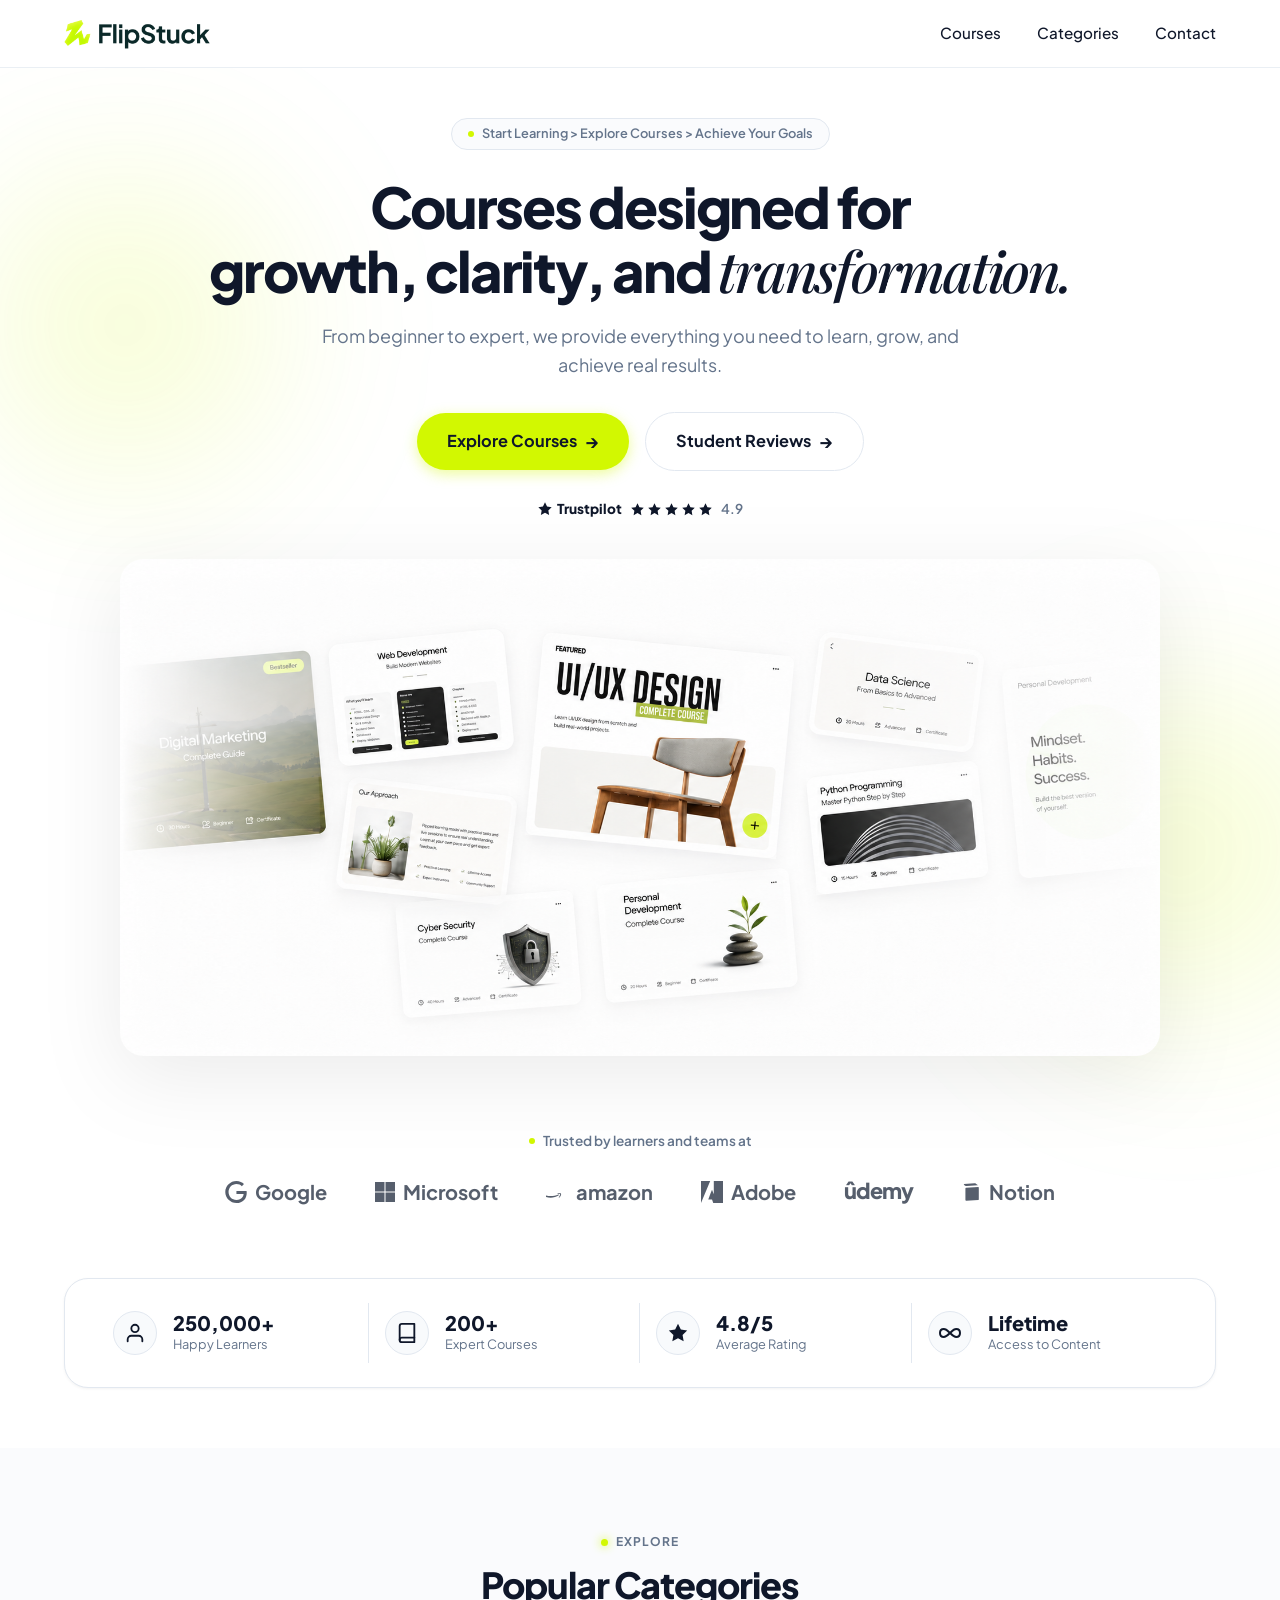
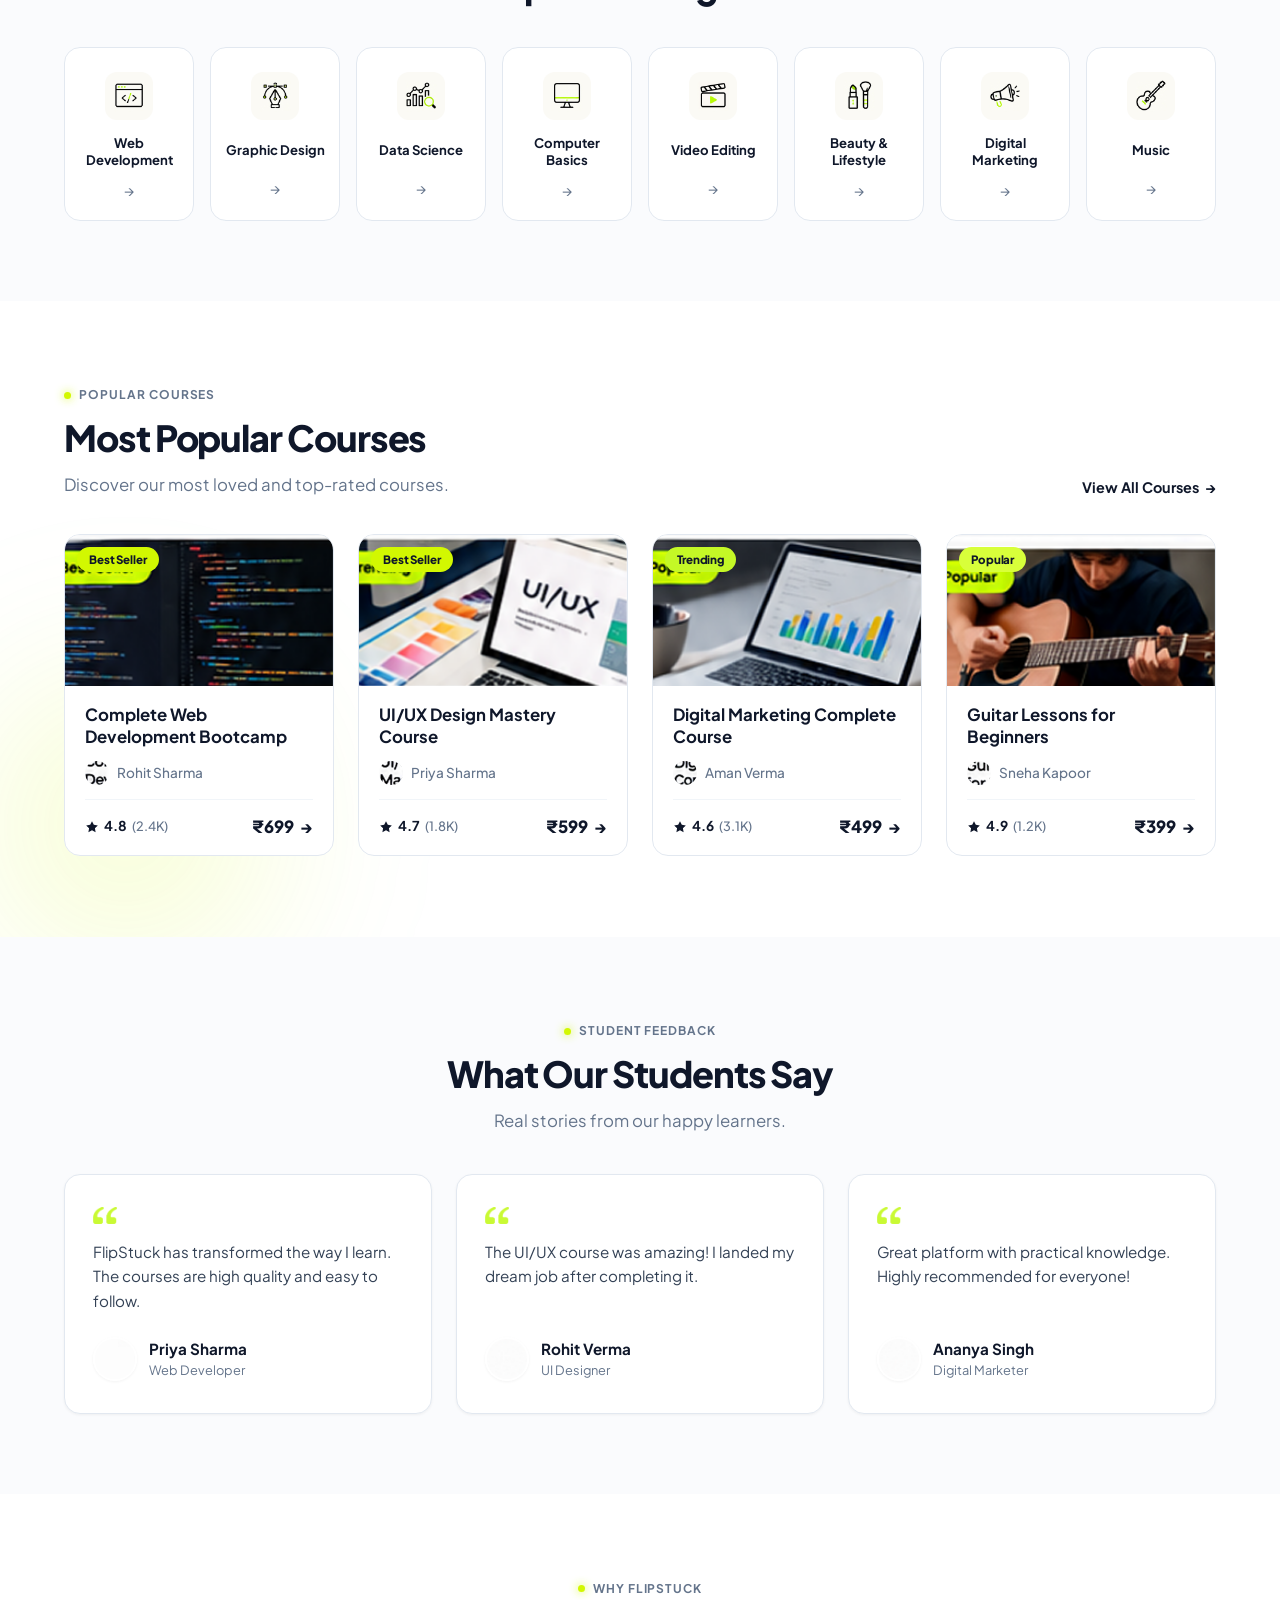
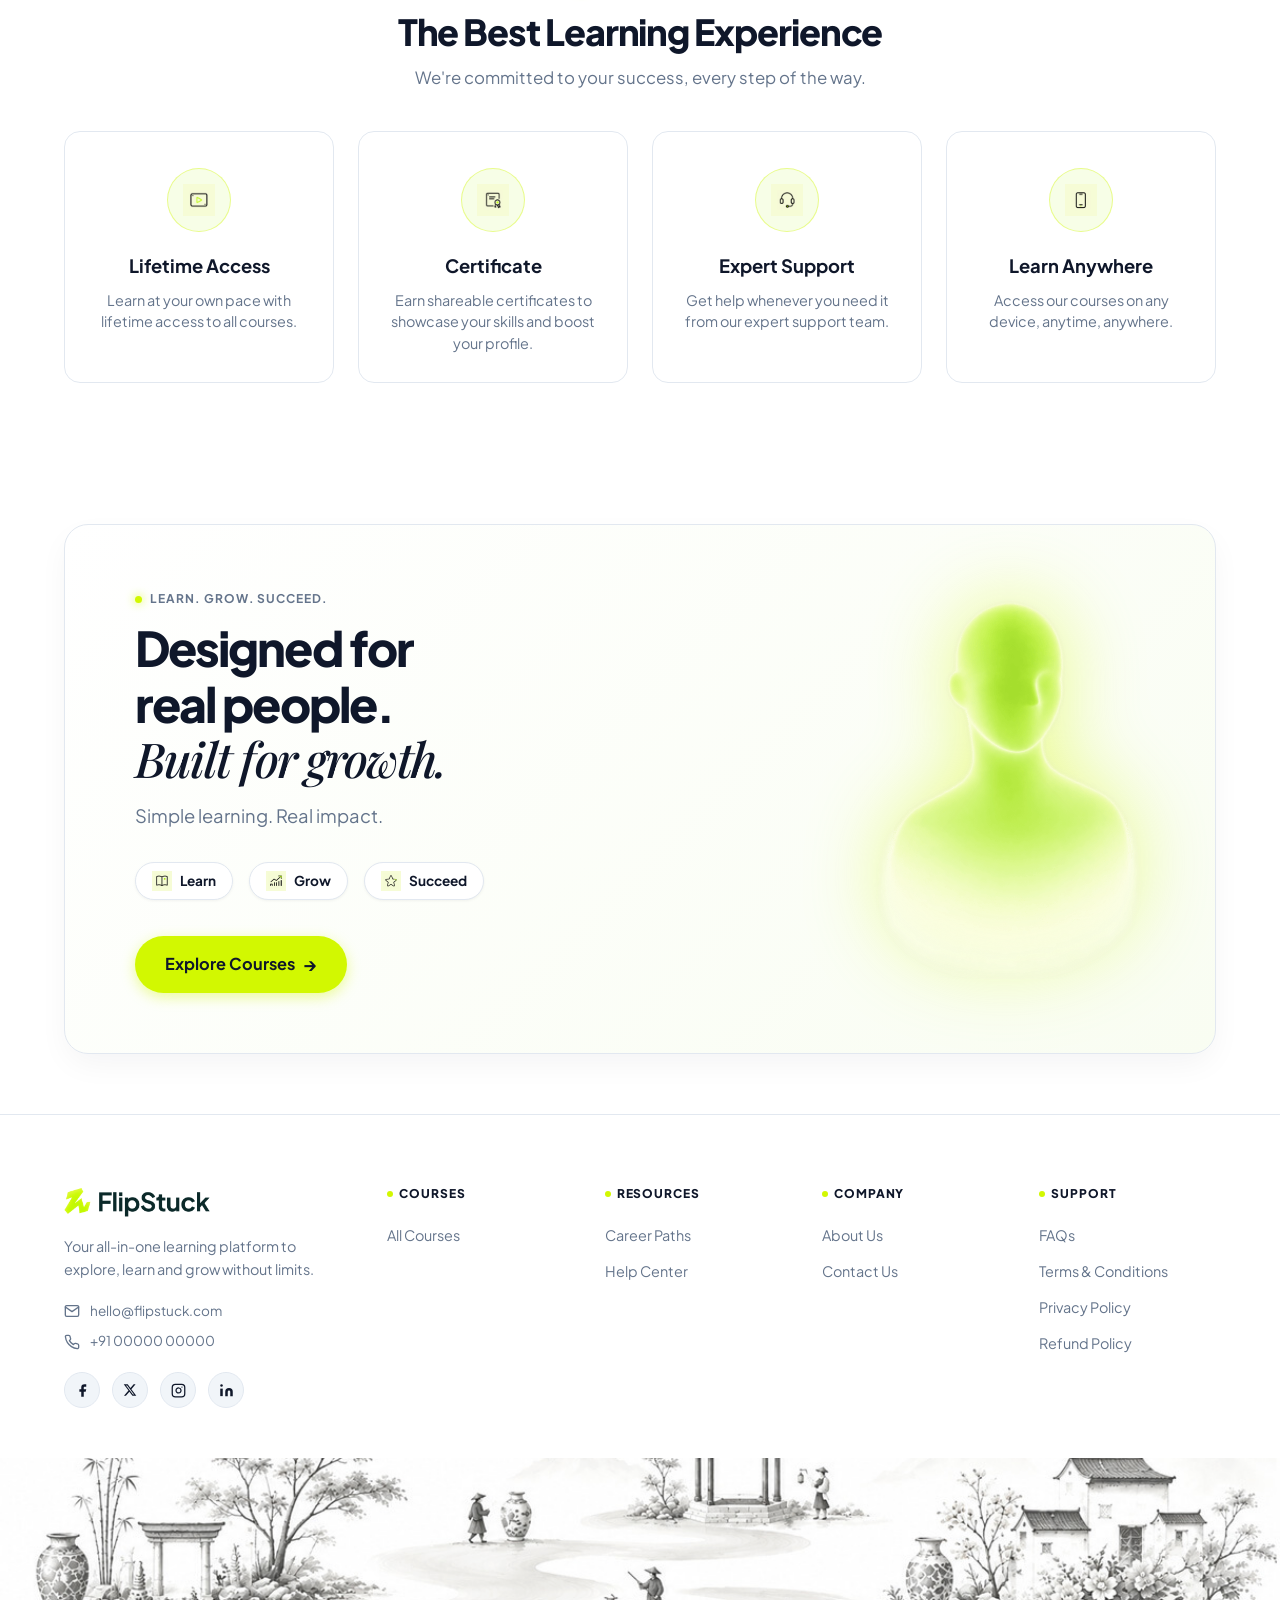
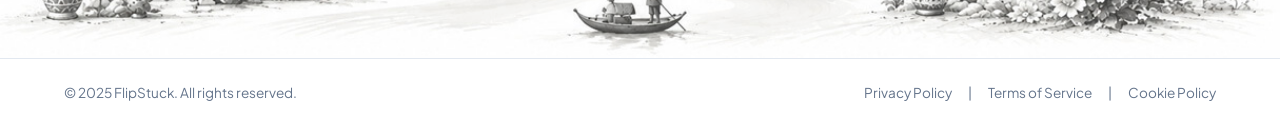
==== index.html @ e76a4a12 "feat(home): implement home page structure and sections" ====
<!DOCTYPE html>
<html lang="en">
<head>
  <meta charset="UTF-8">
  <meta name="viewport" content="width=device-width, initial-scale=1.0">
  <title>FlipStuck - Courses Designed for Growth, Clarity, and Transformation</title>
  <meta name="description" content="From beginner to expert, FlipStuck provides everything you need to learn, grow, and achieve real results with top-rated courses.">
  <link rel="stylesheet" href="css/styles.css">
</head>
<body>

  <!-- Ambient Glows (Strictly Viewport-Clipped) -->
  <div class="ambient-glows" aria-hidden="true">
    <div class="glow-spot glow-spot-lime" style="top: 100px; left: -100px; width: 450px; height: 450px;"></div>
    <div class="glow-spot glow-spot-lime" style="top: 600px; right: -150px; width: 500px; height: 500px;"></div>
    <div class="glow-spot glow-spot-lime" style="top: 2200px; left: -100px; width: 450px; height: 450px;"></div>
  </div>

  <!-- Header / Navigation -->
  <header class="header">
    <div class="container nav-container">
      <a href="index.html" class="logo-link" aria-label="FlipStuck Home">
        <img src="Assets/logo-flip.svg" alt="FlipStuck" class="logo-img">
      </a>

      <!-- Pure CSS Mobile Toggle -->
      <input type="checkbox" id="nav-toggle" aria-hidden="true">
      <label for="nav-toggle" class="nav-toggle-label" aria-label="Toggle navigation menu">
        <span></span>
        <span></span>
        <span></span>
      </label>

      <nav class="nav-menu">
        <a href="courses.html" class="nav-link">Courses</a>
        <a href="#categories" class="nav-link">Categories</a>
        <a href="#contact" class="nav-link">Contact</a>
      </nav>
    </div>
  </header>

  <!-- Hero Section -->
  <section class="hero">
    <div class="container">
      <div class="hero-pill">
        <span class="hero-pill-dot"></span>
        <span>Start Learning &gt; Explore Courses &gt; Achieve Your Goals</span>
      </div>

      <h1 class="hero-title">
        Courses designed for<br>
        growth, clarity, and <span class="italic-serif">transformation.</span>
      </h1>

      <p class="hero-subtitle">
        From beginner to expert, we provide everything you need to learn, grow, and achieve real results.
      </p>

      <div class="hero-actions">
        <a href="courses.html" class="btn btn-primary btn-lg">
          Explore Courses <span class="arrow-icon">→</span>
        </a>
        <a href="#reviews" class="btn btn-outline btn-lg">
          Student Reviews <span class="arrow-icon">→</span>
        </a>
      </div>

      <div class="hero-social-proof">
        <span style="font-weight: 800; color: #0f172a; display: flex; align-items: center; gap: 4px;">
          <svg width="16" height="16" viewBox="0 0 24 24" fill="#0f172a"><polygon points="12 2 15.09 8.26 22 9.27 17 14.14 18.18 21.02 12 17.77 5.82 21.02 7 14.14 2 9.27 8.91 8.26 12 2"/></svg>
          Trustpilot
        </span>
        <span class="trustpilot-stars">
          <svg width="15" height="15" viewBox="0 0 24 24" fill="#0f172a"><polygon points="12 2 15.09 8.26 22 9.27 17 14.14 18.18 21.02 12 17.77 5.82 21.02 7 14.14 2 9.27 8.91 8.26 12 2"/></svg>
          <svg width="15" height="15" viewBox="0 0 24 24" fill="#0f172a"><polygon points="12 2 15.09 8.26 22 9.27 17 14.14 18.18 21.02 12 17.77 5.82 21.02 7 14.14 2 9.27 8.91 8.26 12 2"/></svg>
          <svg width="15" height="15" viewBox="0 0 24 24" fill="#0f172a"><polygon points="12 2 15.09 8.26 22 9.27 17 14.14 18.18 21.02 12 17.77 5.82 21.02 7 14.14 2 9.27 8.91 8.26 12 2"/></svg>
          <svg width="15" height="15" viewBox="0 0 24 24" fill="#0f172a"><polygon points="12 2 15.09 8.26 22 9.27 17 14.14 18.18 21.02 12 17.77 5.82 21.02 7 14.14 2 9.27 8.91 8.26 12 2"/></svg>
          <svg width="15" height="15" viewBox="0 0 24 24" fill="#0f172a"><polygon points="12 2 15.09 8.26 22 9.27 17 14.14 18.18 21.02 12 17.77 5.82 21.02 7 14.14 2 9.27 8.91 8.26 12 2"/></svg>
        </span>
        <span style="color: #64748b;">4.9</span>
      </div>

      <div class="hero-image-wrap">
        <img src="Assets/hero-image.png" alt="FlipStuck Course Showcase" class="hero-image">
      </div>
    </div>
  </section>

  <!-- Trusted By Bar -->
  <section class="trusted-bar">
    <div class="container">
      <div class="trusted-label">Trusted by learners and teams at</div>
      <div class="logos-grid">
        <div class="brand-logo">
          <svg width="22" height="22" viewBox="0 0 24 24" fill="currentColor"><path d="M12.48 10.92v3.28h7.84c-.24 1.84-.853 3.187-1.787 4.133-1.147 1.147-2.933 2.4-6.053 2.4-4.827 0-8.6-3.893-8.6-8.72s3.773-8.72 8.6-8.72c2.6 0 4.507 1.027 5.907 2.347l2.307-2.307C18.747 1.44 16.08 0 12.48 0 5.867 0 .307 5.387.307 12s5.56 12 12.173 12c3.573 0 6.267-1.173 8.373-3.36 2.16-2.16 2.84-5.213 2.84-7.667 0-.76-.053-1.467-.173-2.053H12.48z"/></svg>
          Google
        </div>
        <div class="brand-logo">
          <svg width="20" height="20" viewBox="0 0 24 24" fill="currentColor"><path d="M0 0h11.377v11.372H0zm12.623 0H24v11.372H12.623zM0 12.623h11.377V24H0zm12.623 0H24V24H12.623z"/></svg>
          Microsoft
        </div>
        <div class="brand-logo">
          <svg width="22" height="22" viewBox="0 0 24 24" fill="currentColor"><path d="M13.925 15.65c-2.35 1.7-5.75 2.6-8.75 2.6-4.15 0-7.9-1.55-10.75-4.15-.25-.2-.05-.55.25-.4 3.05 1.7 6.75 2.7 10.5 2.7 2.65 0 5.6-.55 8.3-1.7.45-.2.85.3.45.95zm1.5-1.5c-.3-.4-1.95-.2-2.7-.1-.25.05-.3-.15-.05-.3 1.35-.9 3.55-.65 3.8.35.25 1.05-1.05 3.35-2.4 4.3-.2.15-.35.05-.25-.15.45-.75 1.9-3.7 1.6-4.1z"/></svg>
          amazon
        </div>
        <div class="brand-logo">
          <svg width="22" height="22" viewBox="0 0 24 24" fill="currentColor"><path d="M13.96 0H24v24H13.96V0zM0 0h10.04L0 24V0zm12.02 9.54L17.7 24h-4.32l-1.36-3.8h-4.1l2.42-6.52c.62-1.68 1.18-3.08 1.68-4.14z"/></svg>
          Adobe
        </div>
        <div class="brand-logo">
          <span style="font-weight: 800; font-size: 1.35rem; letter-spacing: -1px;">ûdemy</span>
        </div>
        <div class="brand-logo">
          <svg width="20" height="20" viewBox="0 0 24 24" fill="currentColor"><path d="M4.459 4.208c.746.606 1.026.56 2.428.466l13.215-.793c.28 0 .047-.28-.047-.326L17.86 1.97c-.466-.373-.84-.56-1.54-.514L3.62 2.39c-.28 0-.327.28-.187.466zm.84 3.733v13.53c0 .653.373.98.98 1.026l14.288-.84c.653-.046.793-.513.793-1.026V6.915c0-.56-.233-.84-.793-.793l-14.475.84c-.56.047-.793.374-.793.98z"/></svg>
          Notion
        </div>
      </div>
    </div>
  </section>

  <!-- Stats Strip -->
  <section class="stats-strip">
    <div class="container">
      <div class="stats-card-wrap">
        <div class="stat-item">
          <div class="stat-icon-wrap" aria-hidden="true">
            <svg width="22" height="22" viewBox="0 0 24 24" fill="none" stroke="#0f172a" stroke-width="2" stroke-linecap="round" stroke-linejoin="round">
              <path d="M20 21v-2a4 4 0 0 0-4-4H8a4 4 0 0 0-4 4v2"></path>
              <circle cx="12" cy="7" r="4"></circle>
            </svg>
          </div>
          <div>
            <div class="stat-number">250,000+</div>
            <div class="stat-label">Happy Learners</div>
          </div>
        </div>

        <div class="stat-item">
          <div class="stat-icon-wrap" aria-hidden="true">
            <svg width="22" height="22" viewBox="0 0 24 24" fill="none" stroke="#0f172a" stroke-width="2" stroke-linecap="round" stroke-linejoin="round">
              <path d="M4 19.5A2.5 2.5 0 0 1 6.5 17H20"></path>
              <path d="M6.5 2H20v20H6.5A2.5 2.5 0 0 1 4 19.5v-15A2.5 2.5 0 0 1 6.5 2z"></path>
            </svg>
          </div>
          <div>
            <div class="stat-number">200+</div>
            <div class="stat-label">Expert Courses</div>
          </div>
        </div>

        <div class="stat-item">
          <div class="stat-icon-wrap" aria-hidden="true">
            <svg width="22" height="22" viewBox="0 0 24 24" fill="#0f172a">
              <polygon points="12 2 15.09 8.26 22 9.27 17 14.14 18.18 21.02 12 17.77 5.82 21.02 7 14.14 2 9.27 8.91 8.26 12 2"/>
            </svg>
          </div>
          <div>
            <div class="stat-number">4.8/5</div>
            <div class="stat-label">Average Rating</div>
          </div>
        </div>

        <div class="stat-item">
          <div class="stat-icon-wrap" aria-hidden="true">
            <svg width="24" height="24" viewBox="0 0 24 24" fill="none" stroke="#0f172a" stroke-width="2" stroke-linecap="round" stroke-linejoin="round">
              <path d="M18.178 8c5.096 0 5.096 8 0 8-2.656 0-4.66-2.584-6.178-4-1.518 1.416-3.522 4-6.178 4-5.096 0-5.096-8 0-8 2.656 0 4.66 2.584 6.178 4 1.518-1.416 3.522-4 6.178-4z"></path>
            </svg>
          </div>
          <div>
            <div class="stat-number">Lifetime</div>
            <div class="stat-label">Access to Content</div>
          </div>
        </div>
      </div>
    </div>
  </section>

  <!-- Popular Categories Section -->
  <section class="section section-subtle" id="categories">
    <div class="container">
      <div class="text-center">
        <div class="section-tag">Explore</div>
        <h2 class="section-title">Popular Categories</h2>
      </div>

      <div class="categories-grid">
        <a href="courses.html?cat=web" class="category-card">
          <img src="Assets/web-icon.jpg" alt="Web Development" class="category-icon">
          <div class="category-name">Web Development</div>
          <div class="category-arrow">→</div>
        </a>

        <a href="courses.html?cat=design" class="category-card">
          <img src="Assets/design-icon.jpg" alt="Graphic Design" class="category-icon">
          <div class="category-name">Graphic Design</div>
          <div class="category-arrow">→</div>
        </a>

        <a href="courses.html?cat=data" class="category-card">
          <img src="Assets/datasc-icon.jpg" alt="Data Science" class="category-icon">
          <div class="category-name">Data Science</div>
          <div class="category-arrow">→</div>
        </a>

        <a href="courses.html?cat=computer" class="category-card">
          <img src="Assets/computer-icon.jpg" alt="Computer Basics" class="category-icon">
          <div class="category-name">Computer Basics</div>
          <div class="category-arrow">→</div>
        </a>

        <a href="courses.html?cat=video" class="category-card">
          <img src="Assets/video-icon.jpg" alt="Video Editing" class="category-icon">
          <div class="category-name">Video Editing</div>
          <div class="category-arrow">→</div>
        </a>

        <a href="courses.html?cat=lifestyle" class="category-card">
          <img src="Assets/lifestyle-icon.jpg" alt="Beauty & Lifestyle" class="category-icon">
          <div class="category-name">Beauty &amp; Lifestyle</div>
          <div class="category-arrow">→</div>
        </a>

        <a href="courses.html?cat=marketing" class="category-card">
          <img src="Assets/market-icon.jpg" alt="Digital Marketing" class="category-icon">
          <div class="category-name">Digital Marketing</div>
          <div class="category-arrow">→</div>
        </a>

        <a href="courses.html?cat=music" class="category-card">
          <img src="Assets/music-icon.jpg" alt="Music" class="category-icon">
          <div class="category-name">Music</div>
          <div class="category-arrow">→</div>
        </a>
      </div>
    </div>
  </section>

  <!-- Most Popular Courses Section -->
  <section class="section">
    <div class="container">
      <div class="section-header-flex">
        <div>
          <div class="section-tag">Popular Courses</div>
          <h2 class="section-title">Most Popular Courses</h2>
          <p class="section-subtitle" style="margin-left: 0;">Discover our most loved and top-rated courses.</p>
        </div>
        <a href="courses.html" class="link-with-arrow">
          View All Courses <span>→</span>
        </a>
      </div>

      <div class="courses-grid">
        <!-- Course 1 -->
        <a href="courses.html" class="course-card">
          <div class="course-thumb-wrap">
            <span class="badge-tag badge-bestseller">Best Seller</span>
            <img src="Assets/courses/course-web-dev.png" alt="Complete Web Development Bootcamp" class="course-thumb">
          </div>
          <div class="course-body">
            <h3 class="course-title">Complete Web Development Bootcamp</h3>
            <div class="course-instructor">
              <img src="Assets/avatars/avatar-rohit.png" alt="Rohit Sharma" class="instructor-avatar">
              <span class="instructor-name">Rohit Sharma</span>
            </div>
            <div class="course-footer">
              <div class="course-rating">
                <svg width="14" height="14" viewBox="0 0 24 24" fill="#0f172a"><polygon points="12 2 15.09 8.26 22 9.27 17 14.14 18.18 21.02 12 17.77 5.82 21.02 7 14.14 2 9.27 8.91 8.26 12 2"/></svg>
                <span>4.8</span>
                <span class="rating-count">(2.4K)</span>
              </div>
              <div class="course-price-wrap">
                <span>₹699</span>
                <span class="course-price-arrow">→</span>
              </div>
            </div>
          </div>
        </a>

        <!-- Course 2 -->
        <a href="courses.html" class="course-card">
          <div class="course-thumb-wrap">
            <span class="badge-tag badge-bestseller">Best Seller</span>
            <img src="Assets/courses/course-ui-ux.png" alt="UI/UX Design Mastery Course" class="course-thumb">
          </div>
          <div class="course-body">
            <h3 class="course-title">UI/UX Design Mastery Course</h3>
            <div class="course-instructor">
              <img src="Assets/avatars/avatar-priya.png" alt="Priya Sharma" class="instructor-avatar">
              <span class="instructor-name">Priya Sharma</span>
            </div>
            <div class="course-footer">
              <div class="course-rating">
                <svg width="14" height="14" viewBox="0 0 24 24" fill="#0f172a"><polygon points="12 2 15.09 8.26 22 9.27 17 14.14 18.18 21.02 12 17.77 5.82 21.02 7 14.14 2 9.27 8.91 8.26 12 2"/></svg>
                <span>4.7</span>
                <span class="rating-count">(1.8K)</span>
              </div>
              <div class="course-price-wrap">
                <span>₹599</span>
                <span class="course-price-arrow">→</span>
              </div>
            </div>
          </div>
        </a>

        <!-- Course 3 -->
        <a href="courses.html" class="course-card">
          <div class="course-thumb-wrap">
            <span class="badge-tag badge-trending">Trending</span>
            <img src="Assets/courses/course-digital-marketing.png" alt="Digital Marketing Complete Course" class="course-thumb">
          </div>
          <div class="course-body">
            <h3 class="course-title">Digital Marketing Complete Course</h3>
            <div class="course-instructor">
              <img src="Assets/avatars/avatar-aman.png" alt="Aman Verma" class="instructor-avatar">
              <span class="instructor-name">Aman Verma</span>
            </div>
            <div class="course-footer">
              <div class="course-rating">
                <svg width="14" height="14" viewBox="0 0 24 24" fill="#0f172a"><polygon points="12 2 15.09 8.26 22 9.27 17 14.14 18.18 21.02 12 17.77 5.82 21.02 7 14.14 2 9.27 8.91 8.26 12 2"/></svg>
                <span>4.6</span>
                <span class="rating-count">(3.1K)</span>
              </div>
              <div class="course-price-wrap">
                <span>₹499</span>
                <span class="course-price-arrow">→</span>
              </div>
            </div>
          </div>
        </a>

        <!-- Course 4 -->
        <a href="courses.html" class="course-card">
          <div class="course-thumb-wrap">
            <span class="badge-tag badge-popular">Popular</span>
            <img src="Assets/courses/course-guitar.png" alt="Guitar Lessons for Beginners" class="course-thumb">
          </div>
          <div class="course-body">
            <h3 class="course-title">Guitar Lessons for Beginners</h3>
            <div class="course-instructor">
              <img src="Assets/avatars/avatar-sneha.png" alt="Sneha Kapoor" class="instructor-avatar">
              <span class="instructor-name">Sneha Kapoor</span>
            </div>
            <div class="course-footer">
              <div class="course-rating">
                <svg width="14" height="14" viewBox="0 0 24 24" fill="#0f172a"><polygon points="12 2 15.09 8.26 22 9.27 17 14.14 18.18 21.02 12 17.77 5.82 21.02 7 14.14 2 9.27 8.91 8.26 12 2"/></svg>
                <span>4.9</span>
                <span class="rating-count">(1.2K)</span>
              </div>
              <div class="course-price-wrap">
                <span>₹399</span>
                <span class="course-price-arrow">→</span>
              </div>
            </div>
          </div>
        </a>
      </div>
    </div>
  </section>

  <!-- Student Feedback / Reviews Section -->
  <section class="section section-subtle" id="reviews">
    <div class="container">
      <div class="text-center">
        <div class="section-tag">Student Feedback</div>
        <h2 class="section-title">What Our Students Say</h2>
        <p class="section-subtitle">Real stories from our happy learners.</p>
      </div>

      <div class="testimonials-grid">
        <!-- Review 1 -->
        <div class="testimonial-card">
          <img src="Assets/quote.png" alt="quote" class="testimonial-quote-icon">
          <p class="testimonial-text">
            FlipStuck has transformed the way I learn. The courses are high quality and easy to follow.
          </p>
          <div class="testimonial-author">
            <img src="Assets/avatars/avatar-priya-large.png" alt="Priya Sharma" class="author-avatar">
            <div>
              <div class="author-name">Priya Sharma</div>
              <div class="author-role">Web Developer</div>
            </div>
          </div>
        </div>

        <!-- Review 2 -->
        <div class="testimonial-card">
          <img src="Assets/quote.png" alt="quote" class="testimonial-quote-icon">
          <p class="testimonial-text">
            The UI/UX course was amazing! I landed my dream job after completing it.
          </p>
          <div class="testimonial-author">
            <img src="Assets/avatars/avatar-rohit-large.png" alt="Rohit Verma" class="author-avatar">
            <div>
              <div class="author-name">Rohit Verma</div>
              <div class="author-role">UI Designer</div>
            </div>
          </div>
        </div>

        <!-- Review 3 -->
        <div class="testimonial-card">
          <img src="Assets/quote.png" alt="quote" class="testimonial-quote-icon">
          <p class="testimonial-text">
            Great platform with practical knowledge. Highly recommended for everyone!
          </p>
          <div class="testimonial-author">
            <img src="Assets/avatars/avatar-ananya-large.png" alt="Ananya Singh" class="author-avatar">
            <div>
              <div class="author-name">Ananya Singh</div>
              <div class="author-role">Digital Marketer</div>
            </div>
          </div>
        </div>
      </div>
    </div>
  </section>

  <!-- The Best Learning Experience -->
  <section class="section">
    <div class="container">
      <div class="text-center">
        <div class="section-tag">Why FlipStuck</div>
        <h2 class="section-title">The Best Learning Experience</h2>
        <p class="section-subtitle">We're committed to your success, every step of the way.</p>
      </div>

      <div class="features-grid">
        <!-- Feature 1 -->
        <div class="feature-card">
          <div class="feature-icon-wrap">
            <img src="Assets/lifetime-icon.jpg" alt="Lifetime Access" class="feature-icon-img">
          </div>
          <h3 class="feature-title">Lifetime Access</h3>
          <p class="feature-desc">Learn at your own pace with lifetime access to all courses.</p>
        </div>

        <!-- Feature 2 -->
        <div class="feature-card">
          <div class="feature-icon-wrap">
            <img src="Assets/certificate-icon.jpg" alt="Certificate" class="feature-icon-img">
          </div>
          <h3 class="feature-title">Certificate</h3>
          <p class="feature-desc">Earn shareable certificates to showcase your skills and boost your profile.</p>
        </div>

        <!-- Feature 3 -->
        <div class="feature-card">
          <div class="feature-icon-wrap">
            <img src="Assets/support-icon.jpg" alt="Expert Support" class="feature-icon-img">
          </div>
          <h3 class="feature-title">Expert Support</h3>
          <p class="feature-desc">Get help whenever you need it from our expert support team.</p>
        </div>

        <!-- Feature 4 -->
        <div class="feature-card">
          <div class="feature-icon-wrap">
            <img src="Assets/mobile-icon.jpg" alt="Learn Anywhere" class="feature-icon-img">
          </div>
          <h3 class="feature-title">Learn Anywhere</h3>
          <p class="feature-desc">Access our courses on any device, anytime, anywhere.</p>
        </div>
      </div>
    </div>
  </section>

  <!-- Designed for Real People Banner -->
  <section class="container">
    <div class="banner-growth">
      <div class="banner-content">
        <div class="section-tag">Learn. Grow. Succeed.</div>
        <h2 class="banner-heading">
          Designed for<br>real people.<br>
          <span class="italic-serif">Built for growth.</span>
        </h2>
        <p class="banner-sub">Simple learning. Real impact.</p>

        <div class="banner-pills">
          <div class="growth-pill">
            <img src="Assets/learn-icon.jpg" alt="Learn" class="growth-pill-icon">
            <span>Learn</span>
          </div>
          <div class="growth-pill">
            <img src="Assets/grow-icon.jpg" alt="Grow" class="growth-pill-icon">
            <span>Grow</span>
          </div>
          <div class="growth-pill">
            <img src="Assets/star-icon.jpg" alt="Succeed" class="growth-pill-icon">
            <span>Succeed</span>
          </div>
        </div>

        <a href="courses.html" class="btn btn-primary btn-lg">
          Explore Courses <span class="arrow-icon">→</span>
        </a>
      </div>

      <div class="banner-visual">
        <img src="Assets/human.png" alt="Growth Human Silhouette" class="human-silhouette">
      </div>
    </div>
  </section>

  <!-- Footer -->
  <footer class="footer" id="contact">
    <div class="container">
      <div class="footer-main">
        <div class="footer-brand">
          <img src="Assets/logo-flip.svg" alt="FlipStuck" class="footer-logo">
          <p class="footer-tagline">
            Your all-in-one learning platform to explore, learn and grow without limits.
          </p>
          <div class="footer-contact-item">
            <svg width="16" height="16" viewBox="0 0 24 24" fill="none" stroke="#64748b" stroke-width="2" stroke-linecap="round" stroke-linejoin="round">
              <path d="M4 4h16c1.1 0 2 .9 2 2v12c0 1.1-.9 2-2 2H4c-1.1 0-2-.9-2-2V6c0-1.1.9-2 2-2z"></path>
              <polyline points="22,6 12,13 2,6"></polyline>
            </svg>
            <span>hello@flipstuck.com</span>
          </div>
          <div class="footer-contact-item">
            <svg width="16" height="16" viewBox="0 0 24 24" fill="none" stroke="#64748b" stroke-width="2" stroke-linecap="round" stroke-linejoin="round">
              <path d="M22 16.92v3a2 2 0 0 1-2.18 2 19.79 19.79 0 0 1-8.63-3.07 19.5 19.5 0 0 1-6-6 19.79 19.79 0 0 1-3.07-8.67A2 2 0 0 1 4.11 2h3a2 2 0 0 1 2 1.72 12.84 12.84 0 0 0 .7 2.81 2 2 0 0 1-.45 2.11L8.09 9.91a16 16 0 0 0 6 6l1.27-1.27a2 2 0 0 1 2.11-.45 12.84 12.84 0 0 0 2.81.7A2 2 0 0 1 22 16.92z"></path>
            </svg>
            <span>+91 00000 00000</span>
          </div>
          <div class="footer-socials">
            <a href="#" class="social-icon-btn" aria-label="Facebook">
              <svg width="15" height="15" viewBox="0 0 24 24" fill="currentColor"><path d="M18 2h-3a5 5 0 0 0-5 5v3H7v4h3v8h4v-8h3l1-4h-4V7a1 1 0 0 1 1-1h3z"/></svg>
            </a>
            <a href="#" class="social-icon-btn" aria-label="X / Twitter">
              <svg width="14" height="14" viewBox="0 0 24 24" fill="currentColor"><path d="M18.244 2.25h3.308l-7.227 8.26 8.502 11.24H16.17l-5.214-6.817L4.99 21.75H1.68l7.73-8.835L1.254 2.25H8.08l4.713 6.231zm-1.161 17.52h1.833L7.084 4.126H5.117z"/></svg>
            </a>
            <a href="#" class="social-icon-btn" aria-label="Instagram">
              <svg width="15" height="15" viewBox="0 0 24 24" fill="none" stroke="currentColor" stroke-width="2" stroke-linecap="round" stroke-linejoin="round"><rect x="2" y="2" width="20" height="20" rx="5" ry="5"></rect><path d="M16 11.37A4 4 0 1 1 12.63 8 4 4 0 0 1 16 11.37z"></path><line x1="17.5" y1="6.5" x2="17.51" y2="6.5"></line></svg>
            </a>
            <a href="#" class="social-icon-btn" aria-label="LinkedIn">
              <svg width="15" height="15" viewBox="0 0 24 24" fill="currentColor"><path d="M16 8a6 6 0 0 1 6 6v7h-4v-7a2 2 0 0 0-2-2 2 2 0 0 0-2 2v7h-4v-7a6 6 0 0 1 6-6z"></path><rect x="2" y="9" width="4" height="12"></rect><circle cx="4" cy="4" r="2"></circle></svg>
            </a>
          </div>
        </div>

        <div>
          <h4 class="footer-col-title">Courses</h4>
          <ul class="footer-links-list">
            <li><a href="courses.html">All Courses</a></li>
          </ul>
        </div>

        <div>
          <h4 class="footer-col-title">Resources</h4>
          <ul class="footer-links-list">
            <li><a href="#">Career Paths</a></li>
            <li><a href="#">Help Center</a></li>
          </ul>
        </div>

        <div>
          <h4 class="footer-col-title">Company</h4>
          <ul class="footer-links-list">
            <li><a href="#">About Us</a></li>
            <li><a href="#contact">Contact Us</a></li>
          </ul>
        </div>

        <div>
          <h4 class="footer-col-title">Support</h4>
          <ul class="footer-links-list">
            <li><a href="excel-course.html#faq">FAQs</a></li>
            <li><a href="#">Terms &amp; Conditions</a></li>
            <li><a href="#">Privacy Policy</a></li>
            <li><a href="#">Refund Policy</a></li>
          </ul>
        </div>
      </div>
    </div>

    <!-- Asian Landscape Art Panorama -->
    <div class="footer-landscape-wrap">
      <img src="Assets/footer-bg.jpg" alt="Artistic Landscape" class="footer-landscape-img">
    </div>

    <div class="footer-bottom">
      <div class="container" style="display: flex; align-items: center; justify-content: space-between; flex-wrap: wrap; gap: 16px;">
        <div>© 2025 FlipStuck. All rights reserved.</div>
        <div class="footer-bottom-links">
          <a href="#">Privacy Policy</a>
          <span>|</span>
          <a href="#">Terms of Service</a>
          <span>|</span>
          <a href="#">Cookie Policy</a>
        </div>
      </div>
    </div>
  </footer>

</body>
</html>
---- css/styles.css ----
/* ==========================================================================
   FLIPSTUCK - Pure HTML & CSS Stylesheet
   Design System, Mobile-First Responsive Layout & Fluid Typography
   ========================================================================== */

@import url('https://fonts.googleapis.com/css2?family=Plus+Jakarta+Sans:ital,wght@0,400;0,500;0,600;0,700;0,800;1,400;1,600&family=Playfair+Display:ital,wght@1,500;1,600;1,700&display=swap');

/* Enable smooth size interpolation for expanding/collapsing elements across modern engines */
html {
  interpolate-size: allow-keywords;
  box-sizing: border-box;
  overflow-x: hidden;
  width: 100%;
  max-width: 100vw;
  scroll-behavior: smooth;
  font-size: 16px;
  -webkit-font-smoothing: antialiased;
  -moz-osx-font-smoothing: grayscale;
}

/* --- Design Tokens / CSS Variables --- */
:root {
  --color-primary: #D2F801;
  --color-primary-hover: #c6ea00;
  --color-primary-light: #f5fde6;
  --color-primary-dim: rgba(210, 248, 1, 0.2);
  
  --color-text-main: #0f172a;
  --color-text-muted: #64748b;
  --color-text-light: #94a3b8;
  
  --color-bg-body: #ffffff;
  --color-bg-subtle: #f8fafc;
  --color-bg-card: #ffffff;
  --color-bg-alt: #f1f5f9;
  
  --color-border: #e2e8f0;
  --color-border-light: #f1f5f9;
  
  --color-star: #eab308;
  --color-success: #16a34a;
  --color-success-bg: #ecfdf5;
  --color-success-border: #a7f3d0;
  
  --font-sans: 'Plus Jakarta Sans', -apple-system, BlinkMacSystemFont, "Segoe UI", Roboto, sans-serif;
  --font-serif: 'Playfair Display', Georgia, serif;
  
  --radius-sm: 8px;
  --radius-md: 12px;
  --radius-lg: 16px;
  --radius-xl: 24px;
  --radius-full: 9999px;
  
  --shadow-sm: 0 1px 3px 0 rgba(0, 0, 0, 0.05);
  --shadow-md: 0 4px 12px -2px rgba(15, 23, 42, 0.06), 0 2px 6px -2px rgba(15, 23, 42, 0.04);
  --shadow-lg: 0 12px 28px -4px rgba(15, 23, 42, 0.08), 0 4px 12px -4px rgba(15, 23, 42, 0.04);
  --shadow-card: 0 12px 32px -4px rgba(15, 23, 42, 0.05);
  
  /* Polished smooth spring & ease transitions */
  --ease-smooth: cubic-bezier(0.2, 0.8, 0.2, 1);
  --ease-spring: cubic-bezier(0.34, 1.25, 0.64, 1);
  --transition-fast: 0.2s ease;
  --transition-normal: 0.3s var(--ease-smooth);
  --transition-slow: 0.45s var(--ease-smooth);
  
  --container-max: 1200px;
}

/* --- Universal Reset & Strict Overflow Prevention --- */
*, *::before, *::after {
  box-sizing: inherit;
  margin: 0;
  padding: 0;
}

body {
  font-family: var(--font-sans);
  color: var(--color-text-main);
  background-color: var(--color-bg-body);
  line-height: 1.5;
  min-height: 100vh;
  display: flex;
  flex-direction: column;
  overflow-x: hidden;
  width: 100%;
  max-width: 100vw;
  position: relative;
}

/* Prevent any text from breaking out of boxes */
h1, h2, h3, h4, h5, h6, p, span, a, li, label, div {
  overflow-wrap: break-word;
  word-wrap: break-word;
}

img {
  max-width: 100%;
  height: auto;
  display: block;
}

svg {
  flex-shrink: 0;
}

a {
  color: inherit;
  text-decoration: none;
  transition: color var(--transition-fast), background-color var(--transition-fast), border-color var(--transition-fast), transform var(--transition-normal);
}

button, input, select, textarea {
  font-family: inherit;
  font-size: inherit;
  color: inherit;
}

ul, ol {
  list-style: none;
}

/* Background Ambient Glow Wrapper (strictly clipped to viewport) */
.ambient-glows {
  position: absolute;
  top: 0;
  left: 0;
  width: 100%;
  height: 100%;
  max-width: 100%;
  overflow: hidden;
  pointer-events: none;
  z-index: 0;
}

.glow-spot {
  position: absolute;
  border-radius: 50%;
  filter: blur(80px);
  pointer-events: none;
  opacity: 0.55;
}

.glow-spot-lime {
  background: radial-gradient(circle, rgba(210, 248, 1, 0.4) 0%, rgba(210, 248, 1, 0) 70%);
}

/* Vector Glyph Helpers */
.ui-icon {
  display: inline-flex;
  align-items: center;
  justify-content: center;
  flex-shrink: 0;
  vertical-align: middle;
  transition: transform var(--transition-normal), color var(--transition-fast);
}

.icon-black { color: #0f172a; }
.icon-grey { color: #64748b; }
.icon-lightgrey { color: #94a3b8; }
.icon-lime { color: #7ba300; }
.icon-lime-bright { color: #D2F801; }

/* --- Container & Layout --- */
.container {
  width: 100%;
  max-width: var(--container-max);
  margin-left: auto;
  margin-right: auto;
  padding-left: 24px;
  padding-right: 24px;
}

.section {
  padding: 80px 0;
  position: relative;
}

.section-subtle {
  background-color: #fafbfd;
}

.text-center {
  text-align: center;
}

.italic-serif {
  font-family: var(--font-serif);
  font-style: italic;
  font-weight: 500;
}

.highlight-lime {
  color: #7ba300;
}

/* Section Header Badges */
.section-tag {
  display: inline-flex;
  align-items: center;
  gap: 8px;
  font-size: 0.75rem;
  font-weight: 700;
  text-transform: uppercase;
  letter-spacing: 0.08em;
  color: var(--color-text-muted);
  margin-bottom: 12px;
}

.section-tag::before {
  content: '';
  display: inline-block;
  width: 7px;
  height: 7px;
  border-radius: 50%;
  background-color: var(--color-primary);
  box-shadow: 0 0 10px rgba(210, 248, 1, 0.9);
  transition: transform var(--transition-normal);
}

.section-title {
  font-size: clamp(1.65rem, 4vw, 2.25rem);
  font-weight: 800;
  letter-spacing: -0.03em;
  color: var(--color-text-main);
  line-height: 1.22;
  margin-bottom: 12px;
}

.section-subtitle {
  font-size: clamp(0.95rem, 2.5vw, 1.05rem);
  color: var(--color-text-muted);
  max-width: 620px;
  margin-left: auto;
  margin-right: auto;
  line-height: 1.55;
}

/* --- Buttons --- */
.btn {
  display: inline-flex;
  align-items: center;
  justify-content: center;
  gap: 8px;
  padding: 12px 24px;
  font-size: 0.95rem;
  font-weight: 700;
  border-radius: var(--radius-full);
  border: none;
  cursor: pointer;
  text-decoration: none;
  text-align: center;
  backface-visibility: hidden;
  will-change: transform, box-shadow;
  transition: transform var(--transition-normal),
              background-color var(--transition-fast),
              border-color var(--transition-fast),
              color var(--transition-fast),
              box-shadow var(--transition-normal);
}

.btn-primary {
  background-color: var(--color-primary);
  color: #0f172a;
  box-shadow: 0 4px 14px rgba(210, 248, 1, 0.4);
}

.btn-primary:hover {
  background-color: var(--color-primary-hover);
  transform: translateY(-2px);
  box-shadow: 0 8px 22px rgba(210, 248, 1, 0.55);
}

.btn-primary:active {
  transform: translateY(0);
  box-shadow: 0 3px 10px rgba(210, 248, 1, 0.4);
}

.btn-outline {
  background-color: #ffffff;
  color: var(--color-text-main);
  border: 1px solid var(--color-border);
}

.btn-outline:hover {
  border-color: #cbd5e1;
  background-color: var(--color-bg-subtle);
  transform: translateY(-2px);
  box-shadow: var(--shadow-sm);
}

.btn-outline:active {
  transform: translateY(0);
}

.btn-sm {
  padding: 8px 16px;
  font-size: 0.85rem;
}

.btn-lg {
  padding: 15px 30px;
  font-size: 1.02rem;
}

.btn-block {
  width: 100%;
}

.arrow-icon {
  display: inline-block;
  font-size: 1.1em;
  transition: transform var(--transition-normal);
  will-change: transform;
}

.btn:hover .arrow-icon {
  transform: translateX(4px);
}

/* --- Header / Navigation --- */
.header {
  position: sticky;
  top: 0;
  z-index: 100;
  background-color: rgba(255, 255, 255, 0.94);
  backdrop-filter: blur(14px);
  -webkit-backdrop-filter: blur(14px);
  border-bottom: 1px solid rgba(226, 232, 240, 0.7);
  padding: 16px 0;
}

.nav-container {
  display: flex;
  align-items: center;
  justify-content: space-between;
}

.logo-link {
  display: flex;
  align-items: center;
  transition: opacity var(--transition-fast);
}

.logo-link:hover {
  opacity: 0.85;
}

.logo-img {
  height: 32px;
  width: auto;
}

.nav-menu {
  display: flex;
  align-items: center;
  gap: 36px;
}

.nav-link {
  font-size: 0.95rem;
  font-weight: 500;
  color: var(--color-text-main);
  position: relative;
  padding: 6px 0;
  transition: color var(--transition-fast);
}

.nav-link:hover,
.nav-link.active {
  color: #0f172a;
}

.nav-link::after {
  content: '';
  position: absolute;
  bottom: 0;
  left: 0;
  width: 0;
  height: 2px;
  background-color: var(--color-primary);
  border-radius: 2px;
  transition: width var(--transition-normal);
}

.nav-link:hover::after,
.nav-link.active::after {
  width: 100%;
}

.nav-actions {
  display: flex;
  align-items: center;
  gap: 16px;
}

/* Pure CSS Mobile Navigation toggle */
#nav-toggle {
  display: none;
}

.nav-toggle-label {
  display: none;
  flex-direction: column;
  justify-content: center;
  gap: 5px;
  cursor: pointer;
  padding: 8px;
  width: 38px;
  height: 38px;
  z-index: 101;
}

.nav-toggle-label span {
  display: block;
  width: 22px;
  height: 2px;
  background-color: var(--color-text-main);
  border-radius: 2px;
  transition: transform var(--transition-normal), opacity var(--transition-fast);
}

/* --- Breadcrumb --- */
.breadcrumb-wrap {
  padding: 20px 0 10px;
  font-size: 0.85rem;
  color: var(--color-text-muted);
}

.breadcrumb-list {
  display: flex;
  align-items: center;
  justify-content: center;
  flex-wrap: wrap;
  gap: 8px;
}

.breadcrumb-list a {
  transition: color var(--transition-fast);
}

.breadcrumb-list a:hover {
  color: var(--color-text-main);
}

.breadcrumb-active {
  color: #7ba300;
  font-weight: 600;
}

/* --- Hero Section (Home) --- */
.hero {
  padding: 50px 0 40px;
  text-align: center;
  position: relative;
}

.hero-pill {
  display: inline-flex;
  align-items: center;
  gap: 8px;
  background-color: #fafbfd;
  border: 1px solid var(--color-border);
  padding: 6px 16px;
  border-radius: var(--radius-full);
  font-size: 0.8rem;
  color: var(--color-text-muted);
  font-weight: 600;
  margin-bottom: 24px;
  max-width: 100%;
  line-height: 1.4;
  transition: border-color var(--transition-fast), box-shadow var(--transition-fast);
}

.hero-pill:hover {
  border-color: #cbd5e1;
  box-shadow: var(--shadow-sm);
}

.hero-pill-dot {
  width: 6px;
  height: 6px;
  background-color: var(--color-primary);
  border-radius: 50%;
  flex-shrink: 0;
}

.hero-title {
  font-size: clamp(2rem, 5.5vw + 0.5rem, 3.5rem);
  font-weight: 800;
  letter-spacing: -0.04em;
  line-height: 1.15;
  color: var(--color-text-main);
  max-width: 900px;
  margin: 0 auto 20px;
}

.hero-subtitle {
  font-size: clamp(1rem, 2.5vw, 1.125rem);
  color: var(--color-text-muted);
  max-width: 680px;
  margin: 0 auto 32px;
  line-height: 1.6;
}

.hero-actions {
  display: flex;
  align-items: center;
  justify-content: center;
  flex-wrap: wrap;
  gap: 16px;
  margin-bottom: 28px;
}

.hero-social-proof {
  display: flex;
  align-items: center;
  justify-content: center;
  gap: 8px;
  font-size: 0.85rem;
  font-weight: 600;
  color: var(--color-text-muted);
  margin-bottom: 40px;
}

.trustpilot-stars {
  display: inline-flex;
  align-items: center;
  gap: 2px;
  color: #0f172a;
}

.hero-image-wrap {
  position: relative;
  max-width: 1040px;
  margin: 0 auto;
}

.hero-image {
  width: 100%;
  border-radius: var(--radius-xl);
  filter: drop-shadow(0 20px 40px rgba(0, 0, 0, 0.08));
  transition: transform var(--transition-slow);
}

.hero-image:hover {
  transform: translateY(-4px);
}

/* --- Brand Logos Bar --- */
.trusted-bar {
  padding: 30px 0 50px;
  text-align: center;
}

.trusted-label {
  display: inline-flex;
  align-items: center;
  gap: 8px;
  font-size: 0.85rem;
  color: var(--color-text-muted);
  font-weight: 600;
  margin-bottom: 24px;
}

.trusted-label::before {
  content: '';
  display: inline-block;
  width: 6px;
  height: 6px;
  border-radius: 50%;
  background-color: var(--color-primary);
}

.logos-grid {
  display: flex;
  align-items: center;
  justify-content: center;
  flex-wrap: wrap;
  gap: 36px 48px;
}

.brand-logo {
  font-size: 1.25rem;
  font-weight: 700;
  color: #1e293b;
  display: flex;
  align-items: center;
  gap: 8px;
  opacity: 0.75;
  transition: opacity var(--transition-fast), transform var(--transition-normal);
}

.brand-logo:hover {
  opacity: 1;
  transform: translateY(-2px);
}

/* --- Stats Strip --- */
.stats-strip {
  padding: 20px 0 60px;
}

.stats-card-wrap {
  display: grid;
  grid-template-columns: repeat(4, 1fr);
  background-color: #ffffff;
  border: 1px solid var(--color-border);
  border-radius: var(--radius-xl);
  padding: 24px 32px;
  box-shadow: var(--shadow-sm);
  transition: box-shadow var(--transition-normal), border-color var(--transition-fast);
}

.stats-card-wrap:hover {
  border-color: #cbd5e1;
  box-shadow: var(--shadow-md);
}

.stat-item {
  display: flex;
  align-items: center;
  gap: 16px;
  padding: 8px 16px;
}

.stat-item:not(:last-child) {
  border-right: 1px solid var(--color-border);
}

.stat-icon-wrap {
  width: 44px;
  height: 44px;
  border-radius: 50%;
  background-color: #f8fafc;
  border: 1px solid var(--color-border);
  display: flex;
  align-items: center;
  justify-content: center;
  color: #0f172a;
  flex-shrink: 0;
  transition: transform var(--transition-normal), background-color var(--transition-fast);
}

.stat-item:hover .stat-icon-wrap {
  transform: scale(1.08);
  background-color: #f7fee7;
  border-color: rgba(210, 248, 1, 0.6);
}

.stat-number {
  font-size: 1.25rem;
  font-weight: 800;
  color: var(--color-text-main);
  line-height: 1.2;
}

.stat-label {
  font-size: 0.8rem;
  color: var(--color-text-muted);
}

/* --- Categories Grid --- */
.categories-grid {
  display: grid;
  grid-template-columns: repeat(8, 1fr);
  gap: 16px;
  margin-top: 40px;
}

.category-card {
  background-color: #ffffff;
  border: 1px solid var(--color-border);
  border-radius: var(--radius-lg);
  padding: 24px 12px 18px;
  display: flex;
  flex-direction: column;
  align-items: center;
  text-align: center;
  text-decoration: none;
  backface-visibility: hidden;
  will-change: transform, box-shadow;
  transition: transform var(--transition-normal),
              border-color var(--transition-fast),
              box-shadow var(--transition-normal);
}

.category-card:hover {
  transform: translateY(-4px);
  border-color: #cbd5e1;
  box-shadow: var(--shadow-md);
}

.category-icon {
  width: 48px;
  height: 48px;
  border-radius: var(--radius-md);
  margin-bottom: 14px;
  object-fit: cover;
  transition: transform var(--transition-normal);
}

.category-card:hover .category-icon {
  transform: scale(1.06);
}

.category-name {
  font-size: 0.82rem;
  font-weight: 700;
  color: var(--color-text-main);
  line-height: 1.3;
  margin-bottom: 12px;
  min-height: 32px;
  display: flex;
  align-items: center;
  justify-content: center;
}

.category-arrow {
  color: var(--color-text-muted);
  font-size: 0.9rem;
  display: inline-block;
  transition: transform var(--transition-normal), color var(--transition-fast);
  will-change: transform;
}

.category-card:hover .category-arrow {
  color: var(--color-text-main);
  transform: translateX(4px);
}

/* --- Course Card (Shared Component) --- */
.courses-grid {
  display: grid;
  grid-template-columns: repeat(auto-fill, minmax(270px, 1fr));
  gap: 24px;
  margin-top: 36px;
}

.course-card {
  background-color: #ffffff;
  border: 1px solid var(--color-border);
  border-radius: var(--radius-lg);
  overflow: hidden;
  display: flex;
  flex-direction: column;
  position: relative;
  text-decoration: none;
  backface-visibility: hidden;
  will-change: transform, box-shadow;
  transition: transform var(--transition-normal),
              box-shadow var(--transition-normal),
              border-color var(--transition-fast);
}

.course-card:hover {
  transform: translateY(-5px);
  box-shadow: var(--shadow-lg);
  border-color: #cbd5e1;
}

.course-thumb-wrap {
  position: relative;
  width: 100%;
  aspect-ratio: 16 / 9;
  overflow: hidden;
  background-color: #f1f5f9;
}

.course-thumb {
  width: 100%;
  height: 100%;
  object-fit: cover;
  transition: transform var(--transition-slow);
  will-change: transform;
}

.course-card:hover .course-thumb {
  transform: scale(1.04);
}

/* Badges */
.badge-tag {
  position: absolute;
  top: 12px;
  left: 12px;
  padding: 4px 12px;
  border-radius: var(--radius-full);
  font-size: 0.72rem;
  font-weight: 800;
  text-transform: capitalize;
  z-index: 2;
  letter-spacing: -0.01em;
  transition: transform var(--transition-fast);
}

.course-card:hover .badge-tag {
  transform: scale(1.02);
}

.badge-bestseller {
  background-color: var(--color-primary);
  color: #0f172a;
}

.badge-trending {
  background-color: #c4f826;
  color: #0f172a;
}

.badge-popular {
  background-color: #d8ff3a;
  color: #0f172a;
}

.course-body {
  padding: 18px 20px 16px;
  display: flex;
  flex-direction: column;
  flex-grow: 1;
}

.course-title {
  font-size: 1.05rem;
  font-weight: 700;
  color: var(--color-text-main);
  line-height: 1.35;
  margin-bottom: 12px;
  transition: color var(--transition-fast);
}

.course-card:hover .course-title {
  color: #000000;
}

.course-instructor {
  display: flex;
  align-items: center;
  gap: 8px;
  margin-bottom: 14px;
}

.instructor-avatar {
  width: 24px;
  height: 24px;
  border-radius: 50%;
  object-fit: cover;
}

.instructor-name {
  font-size: 0.85rem;
  color: var(--color-text-muted);
  font-weight: 500;
}

.course-footer {
  margin-top: auto;
  padding-top: 14px;
  border-top: 1px solid var(--color-border-light);
  display: flex;
  align-items: center;
  justify-content: space-between;
}

.course-rating {
  display: flex;
  align-items: center;
  gap: 5px;
  font-size: 0.85rem;
  font-weight: 700;
  color: var(--color-text-main);
}

.rating-count {
  font-size: 0.8rem;
  font-weight: 500;
  color: var(--color-text-muted);
}

.course-price-wrap {
  display: flex;
  align-items: center;
  gap: 6px;
  font-size: 1.05rem;
  font-weight: 800;
  color: var(--color-text-main);
}

.course-price-arrow {
  display: inline-block;
  font-size: 1rem;
  transition: transform var(--transition-normal);
  will-change: transform;
}

.course-card:hover .course-price-arrow {
  transform: translateX(4px);
}

/* --- Section Heading with Right Link --- */
.section-header-flex {
  display: flex;
  align-items: flex-end;
  justify-content: space-between;
  gap: 16px;
  margin-bottom: 30px;
}

.link-with-arrow {
  display: inline-flex;
  align-items: center;
  gap: 6px;
  font-size: 0.9rem;
  font-weight: 700;
  color: var(--color-text-main);
  text-decoration: none;
  white-space: nowrap;
}

.link-with-arrow span {
  display: inline-block;
  transition: transform var(--transition-normal);
  will-change: transform;
}

.link-with-arrow:hover {
  color: #7ba300;
}

.link-with-arrow:hover span {
  transform: translateX(4px);
}

/* --- Testimonials / What Our Students Say --- */
.testimonials-grid {
  display: grid;
  grid-template-columns: repeat(3, 1fr);
  gap: 24px;
  margin-top: 40px;
}

.testimonial-card {
  background-color: #ffffff;
  border: 1px solid var(--color-border);
  border-radius: var(--radius-lg);
  padding: 32px 28px;
  display: flex;
  flex-direction: column;
  position: relative;
  box-shadow: var(--shadow-sm);
  backface-visibility: hidden;
  will-change: transform, box-shadow;
  transition: transform var(--transition-normal),
              box-shadow var(--transition-normal),
              border-color var(--transition-fast);
}

.testimonial-card:hover {
  transform: translateY(-4px);
  border-color: #cbd5e1;
  box-shadow: var(--shadow-md);
}

.testimonial-quote-icon {
  width: 24px;
  height: auto;
  margin-bottom: 16px;
  opacity: 0.8;
  transition: opacity var(--transition-fast);
}

.testimonial-card:hover .testimonial-quote-icon {
  opacity: 1;
}

.testimonial-text {
  font-size: 0.95rem;
  line-height: 1.6;
  color: #334155;
  margin-bottom: 24px;
  flex-grow: 1;
}

.testimonial-author {
  display: flex;
  align-items: center;
  gap: 12px;
}

.author-avatar {
  width: 44px;
  height: 44px;
  border-radius: 50%;
  object-fit: cover;
  border: 2px solid #ffffff;
  box-shadow: var(--shadow-sm);
}

.author-name {
  font-size: 0.95rem;
  font-weight: 700;
  color: var(--color-text-main);
}

.author-role {
  font-size: 0.8rem;
  color: var(--color-text-muted);
}

/* --- Features: The Best Learning Experience --- */
.features-grid {
  display: grid;
  grid-template-columns: repeat(4, 1fr);
  gap: 24px;
  margin-top: 40px;
}

.feature-card {
  background-color: #ffffff;
  border: 1px solid var(--color-border);
  border-radius: var(--radius-lg);
  padding: 36px 24px 28px;
  text-align: center;
  display: flex;
  flex-direction: column;
  align-items: center;
  backface-visibility: hidden;
  will-change: transform, box-shadow;
  transition: transform var(--transition-normal),
              border-color var(--transition-fast),
              box-shadow var(--transition-normal);
}

.feature-card:hover {
  transform: translateY(-4px);
  border-color: #cbd5e1;
  box-shadow: var(--shadow-md);
}

.feature-icon-wrap {
  width: 64px;
  height: 64px;
  border-radius: 50%;
  background-color: #f7fee7;
  border: 1px solid rgba(210, 248, 1, 0.4);
  display: flex;
  align-items: center;
  justify-content: center;
  margin-bottom: 20px;
  transition: transform var(--transition-normal), background-color var(--transition-fast);
}

.feature-card:hover .feature-icon-wrap {
  transform: scale(1.08);
  background-color: #f3fed9;
}

.feature-icon-img {
  width: 32px;
  height: 32px;
  object-fit: contain;
}

.feature-title {
  font-size: 1.15rem;
  font-weight: 700;
  color: var(--color-text-main);
  margin-bottom: 10px;
}

.feature-desc {
  font-size: 0.9rem;
  color: var(--color-text-muted);
  line-height: 1.5;
}

/* --- Designed for real people. Built for growth banner --- */
.banner-growth {
  background: linear-gradient(135deg, #ffffff 0%, #f9fdf2 100%);
  border: 1px solid var(--color-border);
  border-radius: var(--radius-xl);
  padding: 60px 70px;
  display: flex;
  align-items: center;
  justify-content: space-between;
  position: relative;
  overflow: hidden;
  margin: 60px 0;
  box-shadow: var(--shadow-card);
  transition: box-shadow var(--transition-normal), border-color var(--transition-fast);
}

.banner-growth:hover {
  border-color: #cbd5e1;
  box-shadow: var(--shadow-lg);
}

.banner-content {
  max-width: 540px;
  position: relative;
  z-index: 2;
}

.banner-heading {
  font-size: clamp(1.85rem, 5vw, 3rem);
  font-weight: 800;
  letter-spacing: -0.04em;
  line-height: 1.15;
  margin-bottom: 16px;
}

.banner-sub {
  font-size: 1.15rem;
  color: var(--color-text-muted);
  margin-bottom: 32px;
}

.banner-pills {
  display: flex;
  flex-wrap: wrap;
  gap: 16px;
  margin-bottom: 36px;
}

.growth-pill {
  display: flex;
  align-items: center;
  gap: 8px;
  background-color: #ffffff;
  border: 1px solid var(--color-border);
  padding: 8px 16px;
  border-radius: var(--radius-full);
  font-size: 0.85rem;
  font-weight: 700;
  color: var(--color-text-main);
  box-shadow: var(--shadow-sm);
  transition: transform var(--transition-normal), border-color var(--transition-fast), box-shadow var(--transition-fast);
}

.growth-pill:hover {
  transform: translateY(-2px);
  border-color: #cbd5e1;
  box-shadow: var(--shadow-md);
}

.growth-pill-icon {
  width: 20px;
  height: 20px;
  object-fit: contain;
}

.banner-visual {
  position: relative;
  z-index: 1;
  max-width: 360px;
  display: flex;
  justify-content: flex-end;
}

.human-silhouette {
  width: 100%;
  max-height: 380px;
  object-fit: contain;
  filter: drop-shadow(0 0 40px rgba(210, 248, 1, 0.45));
  transition: transform var(--transition-slow);
}

.banner-growth:hover .human-silhouette {
  transform: scale(1.02);
}

/* --- Footer --- */
.footer {
  background-color: #ffffff;
  border-top: 1px solid var(--color-border);
  padding-top: 70px;
  position: relative;
  overflow: hidden;
  margin-top: auto;
  width: 100%;
}

.footer-main {
  display: grid;
  grid-template-columns: 1.6fr 1fr 1fr 1fr 1fr;
  gap: 40px;
  margin-bottom: 50px;
  position: relative;
  z-index: 2;
}

.footer-brand {
  max-width: 320px;
}

.footer-logo {
  height: 32px;
  width: auto;
  margin-bottom: 18px;
}

.footer-tagline {
  font-size: 0.9rem;
  color: var(--color-text-muted);
  line-height: 1.6;
  margin-bottom: 20px;
}

.footer-contact-item {
  display: flex;
  align-items: center;
  gap: 10px;
  font-size: 0.85rem;
  color: var(--color-text-muted);
  margin-bottom: 10px;
  transition: color var(--transition-fast);
}

.footer-contact-item:hover {
  color: var(--color-text-main);
}

.footer-socials {
  display: flex;
  gap: 12px;
  margin-top: 20px;
}

.social-icon-btn {
  width: 36px;
  height: 36px;
  border-radius: 50%;
  background-color: #f1f5f9;
  border: 1px solid var(--color-border);
  display: flex;
  align-items: center;
  justify-content: center;
  color: #0f172a;
  backface-visibility: hidden;
  will-change: transform;
  transition: transform var(--transition-normal),
              background-color var(--transition-fast),
              border-color var(--transition-fast),
              color var(--transition-fast);
}

.social-icon-btn:hover {
  background-color: var(--color-primary);
  border-color: var(--color-primary);
  transform: translateY(-3px);
  box-shadow: 0 4px 10px rgba(210, 248, 1, 0.4);
}

.footer-col-title {
  display: flex;
  align-items: center;
  gap: 6px;
  font-size: 0.75rem;
  font-weight: 800;
  text-transform: uppercase;
  letter-spacing: 0.08em;
  color: var(--color-text-main);
  margin-bottom: 20px;
}

.footer-col-title::before {
  content: '';
  display: inline-block;
  width: 6px;
  height: 6px;
  border-radius: 50%;
  background-color: var(--color-primary);
}

.footer-links-list li {
  margin-bottom: 12px;
}

.footer-links-list a {
  font-size: 0.9rem;
  color: var(--color-text-muted);
  display: inline-block;
  transition: transform var(--transition-normal), color var(--transition-fast);
}

.footer-links-list a:hover {
  color: var(--color-text-main);
  transform: translateX(3px);
}

/* Traditional Asian Landscape Banner in Footer */
.footer-landscape-wrap {
  position: relative;
  width: 100%;
  max-width: 100vw;
  margin: 20px 0 0;
  opacity: 0.9;
  overflow: hidden;
  display: flex;
  justify-content: center;
}

.footer-landscape-img {
  width: 100%;
  max-width: 100%;
  max-height: 200px;
  object-fit: cover;
  object-position: bottom center;
}

.footer-bottom {
  border-top: 1px solid var(--color-border);
  padding: 24px 0;
  display: flex;
  align-items: center;
  justify-content: space-between;
  font-size: 0.85rem;
  color: var(--color-text-muted);
  position: relative;
  z-index: 2;
  background-color: #ffffff;
}

.footer-bottom-links {
  display: flex;
  flex-wrap: wrap;
  gap: 16px;
}

.footer-bottom-links a {
  transition: color var(--transition-fast);
}

.footer-bottom-links a:hover {
  color: var(--color-text-main);
}

/* ==========================================================================
   PAGE: EXPLORE COURSES (courses.html)
   ========================================================================== */

.explore-hero {
  padding: 30px 0 40px;
  text-align: center;
}

.explore-title {
  font-size: clamp(1.85rem, 5vw, 2.75rem);
  font-weight: 800;
  letter-spacing: -0.03em;
  margin-bottom: 24px;
}

.search-box-wrap {
  max-width: 580px;
  margin: 0 auto;
  position: relative;
  display: flex;
  align-items: center;
  background-color: #ffffff;
  border: 1px solid var(--color-border);
  border-radius: var(--radius-full);
  padding: 6px 8px 6px 20px;
  box-shadow: var(--shadow-sm);
  transition: border-color var(--transition-fast), box-shadow var(--transition-normal);
}

.search-box-wrap:focus-within {
  border-color: #94a3b8;
  box-shadow: 0 0 0 4px rgba(210, 248, 1, 0.45);
}

.search-input {
  flex-grow: 1;
  min-width: 0;
  border: none;
  background: transparent;
  outline: none;
  font-size: 0.95rem;
  color: var(--color-text-main);
}

.search-input::placeholder {
  color: var(--color-text-light);
  transition: color var(--transition-fast);
}

.search-btn {
  width: 40px;
  height: 40px;
  border-radius: 50%;
  background-color: var(--color-primary);
  border: none;
  display: flex;
  align-items: center;
  justify-content: center;
  cursor: pointer;
  color: #0f172a;
  flex-shrink: 0;
  will-change: transform;
  transition: transform var(--transition-normal), background-color var(--transition-fast);
}

.search-btn:hover {
  background-color: var(--color-primary-hover);
  transform: scale(1.06);
}

.search-btn:active {
  transform: scale(0.96);
}

.explore-layout {
  display: grid;
  grid-template-columns: 260px 1fr;
  gap: 40px;
  padding: 40px 0 80px;
}

/* Sidebar Filters */
.filters-sidebar {
  background-color: #ffffff;
  border: 1px solid var(--color-border);
  border-radius: var(--radius-lg);
  padding: 24px;
  height: fit-content;
  box-shadow: var(--shadow-sm);
  transition: border-color var(--transition-fast), box-shadow var(--transition-fast);
}

.filters-sidebar:hover {
  border-color: #cbd5e1;
}

.filter-group {
  margin-bottom: 24px;
  padding-bottom: 20px;
  border-bottom: 1px solid var(--color-border-light);
}

.filter-group:last-child {
  margin-bottom: 0;
  padding-bottom: 0;
  border-bottom: none;
}

.filter-title {
  font-size: 0.95rem;
  font-weight: 700;
  color: var(--color-text-main);
  margin-bottom: 14px;
}

.filter-option {
  display: flex;
  align-items: center;
  gap: 10px;
  font-size: 0.88rem;
  color: #475569;
  margin-bottom: 10px;
  cursor: pointer;
  user-select: none;
  transition: color var(--transition-fast);
}

.filter-option:hover {
  color: var(--color-text-main);
}

.filter-checkbox {
  appearance: none;
  -webkit-appearance: none;
  width: 17px;
  height: 17px;
  border: 1.5px solid #cbd5e1;
  border-radius: 4px;
  outline: none;
  cursor: pointer;
  display: inline-flex;
  align-items: center;
  justify-content: center;
  position: relative;
  flex-shrink: 0;
  transition: background-color var(--transition-fast),
              border-color var(--transition-fast),
              transform 0.15s ease;
}

.filter-checkbox:active {
  transform: scale(0.9);
}

.filter-checkbox:checked {
  background-color: var(--color-primary);
  border-color: #b0d400;
}

.filter-checkbox:checked::after {
  content: '';
  width: 5px;
  height: 9px;
  border: solid #0f172a;
  border-width: 0 2px 2px 0;
  transform: rotate(45deg);
  margin-bottom: 2px;
  transition: transform 0.2s var(--ease-spring);
}

.explore-header-row {
  display: flex;
  align-items: flex-end;
  justify-content: space-between;
  gap: 16px;
  margin-bottom: 24px;
}

.sort-select-wrap {
  display: flex;
  align-items: center;
  gap: 8px;
  font-size: 0.88rem;
  color: var(--color-text-muted);
  flex-shrink: 0;
}

.sort-select {
  padding: 8px 14px;
  border: 1px solid var(--color-border);
  border-radius: var(--radius-full);
  background-color: #ffffff;
  font-weight: 600;
  font-size: 0.85rem;
  color: var(--color-text-main);
  cursor: pointer;
  outline: none;
  transition: border-color var(--transition-fast), box-shadow var(--transition-fast);
}

.sort-select:focus {
  border-color: #94a3b8;
  box-shadow: 0 0 0 3px rgba(210, 248, 1, 0.45);
}

/* Pagination */
.pagination-wrap {
  display: flex;
  align-items: center;
  justify-content: center;
  flex-wrap: wrap;
  gap: 8px;
  margin-top: 48px;
}

.page-btn {
  width: 38px;
  height: 38px;
  border-radius: 50%;
  border: 1px solid var(--color-border);
  background-color: #ffffff;
  display: flex;
  align-items: center;
  justify-content: center;
  font-size: 0.9rem;
  font-weight: 600;
  color: var(--color-text-main);
  cursor: pointer;
  text-decoration: none;
  backface-visibility: hidden;
  will-change: transform;
  transition: transform var(--transition-normal),
              background-color var(--transition-fast),
              border-color var(--transition-fast),
              color var(--transition-fast);
}

.page-btn:hover {
  background-color: var(--color-bg-subtle);
  border-color: #cbd5e1;
  transform: translateY(-2px);
}

.page-btn:active {
  transform: translateY(0);
}

.page-btn.active {
  background-color: var(--color-primary);
  border-color: var(--color-primary);
  font-weight: 800;
}

/* ==========================================================================
   PAGE: COURSE DETAIL (excel-course.html)
   ========================================================================== */

.course-hero-section {
  padding: 40px 0 60px;
}

.course-hero-grid {
  display: grid;
  grid-template-columns: 1.15fr 1fr;
  gap: 50px;
  align-items: center;
}

.course-meta-tags {
  display: flex;
  align-items: center;
  flex-wrap: wrap;
  gap: 12px;
  margin-bottom: 16px;
}

.course-page-title {
  font-size: clamp(1.85rem, 5vw, 2.75rem);
  font-weight: 800;
  letter-spacing: -0.03em;
  line-height: 1.2;
  margin-bottom: 18px;
}

.course-page-desc {
  font-size: clamp(0.95rem, 2.5vw, 1.05rem);
  color: var(--color-text-muted);
  line-height: 1.6;
  margin-bottom: 28px;
}

.course-highlights-grid {
  display: grid;
  grid-template-columns: repeat(2, 1fr);
  gap: 14px 20px;
  margin-bottom: 32px;
  padding: 20px 24px;
  background-color: #f8fafc;
  border: 1px solid var(--color-border);
  border-radius: var(--radius-lg);
  transition: border-color var(--transition-fast), box-shadow var(--transition-fast);
}

.course-highlights-grid:hover {
  border-color: #cbd5e1;
}

.highlight-item {
  display: flex;
  align-items: center;
  gap: 10px;
  font-size: 0.9rem;
  font-weight: 600;
  color: #334155;
  transition: transform var(--transition-normal);
}

.highlight-item:hover {
  transform: translateX(2px);
}

.highlight-icon-box {
  width: 22px;
  height: 22px;
  display: flex;
  align-items: center;
  justify-content: center;
  color: #0f172a;
  flex-shrink: 0;
}

.course-pricing-cta {
  display: flex;
  flex-direction: column;
  gap: 16px;
}

.price-row {
  display: flex;
  align-items: baseline;
  flex-wrap: wrap;
  gap: 14px;
}

.price-current {
  font-size: clamp(1.85rem, 4vw, 2.25rem);
  font-weight: 800;
  color: var(--color-text-main);
}

.price-original {
  font-size: 1.25rem;
  color: var(--color-text-light);
  text-decoration: line-through;
}

.discount-pill {
  background-color: #ecfdf5;
  color: #047857;
  font-size: 0.8rem;
  font-weight: 700;
  padding: 4px 10px;
  border-radius: var(--radius-full);
  border: 1px solid #a7f3d0;
  transition: transform var(--transition-fast);
}

.discount-pill:hover {
  transform: scale(1.04);
}

.enroll-microcopy {
  display: flex;
  align-items: center;
  flex-wrap: wrap;
  gap: 16px;
  font-size: 0.82rem;
  color: var(--color-text-muted);
}

.enroll-microcopy-item {
  display: flex;
  align-items: center;
  gap: 6px;
}

/* Course Right Media Card */
.course-preview-media {
  position: relative;
  border-radius: var(--radius-xl);
  overflow: hidden;
  box-shadow: var(--shadow-lg);
  border: 1px solid var(--color-border);
  background-color: #000000;
  transition: transform var(--transition-normal), box-shadow var(--transition-normal);
}

.course-preview-media:hover {
  transform: translateY(-4px);
  box-shadow: 0 16px 36px rgba(0, 0, 0, 0.12);
}

.preview-badge {
  position: absolute;
  top: 16px;
  right: 16px;
  background-color: rgba(15, 23, 42, 0.85);
  color: #ffffff;
  padding: 6px 14px;
  border-radius: var(--radius-full);
  font-size: 0.8rem;
  font-weight: 600;
  display: flex;
  align-items: center;
  gap: 6px;
  backdrop-filter: blur(4px);
  z-index: 2;
  transition: background-color var(--transition-fast);
}

.preview-badge:hover {
  background-color: rgba(15, 23, 42, 0.95);
}

.preview-media-img {
  width: 100%;
  display: block;
}

.play-demo-pill {
  position: absolute;
  bottom: 16px;
  left: 16px;
  background-color: rgba(15, 23, 42, 0.85);
  color: #ffffff;
  padding: 8px 16px;
  border-radius: var(--radius-full);
  font-size: 0.82rem;
  font-weight: 600;
  display: flex;
  align-items: center;
  gap: 8px;
  backdrop-filter: blur(4px);
  z-index: 2;
  transition: transform var(--transition-normal), background-color var(--transition-fast);
}

.course-preview-media:hover .play-demo-pill {
  transform: scale(1.03);
  background-color: rgba(15, 23, 42, 0.95);
}

/* Proof Badges List */
.proof-badges-list {
  display: flex;
  justify-content: center;
  gap: 28px;
  flex-wrap: wrap;
  margin: 28px 0 36px;
}

.proof-badge-item {
  display: flex;
  align-items: center;
  gap: 8px;
  font-weight: 700;
  font-size: 0.95rem;
}

/* ==========================================================================
   SMOOTH DETAILS & ACCORDION SYSTEM (Zero Jerkiness)
   ========================================================================== */

.curriculum-wrap {
  max-width: 820px;
  margin: 40px auto 0;
  width: 100%;
}

.accordion-item {
  background-color: #ffffff;
  border: 1px solid var(--color-border);
  border-radius: var(--radius-md);
  margin-bottom: 12px;
  overflow: hidden;
  transition: border-color var(--transition-fast), box-shadow var(--transition-normal);
}

.accordion-item:hover {
  border-color: #cbd5e1;
}

.accordion-item[open] {
  border-color: #cbd5e1;
  box-shadow: var(--shadow-sm);
}

.accordion-summary {
  padding: 18px 24px;
  display: flex;
  align-items: center;
  justify-content: space-between;
  gap: 12px;
  font-weight: 700;
  font-size: 0.98rem;
  color: var(--color-text-main);
  cursor: pointer;
  user-select: none;
  list-style: none;
  transition: background-color var(--transition-fast), color var(--transition-fast);
}

.accordion-summary:hover {
  background-color: #fafbfd;
}

.accordion-summary::-webkit-details-marker {
  display: none;
}

.summary-left {
  display: flex;
  align-items: center;
  gap: 12px;
  min-width: 0;
}

.summary-bullet {
  color: #7ba300;
  font-size: 1.1rem;
  flex-shrink: 0;
  transition: transform var(--transition-normal);
}

.summary-right {
  display: flex;
  align-items: center;
  gap: 12px;
  flex-shrink: 0;
}

.lesson-badge {
  font-size: 0.8rem;
  font-weight: 500;
  color: var(--color-text-muted);
  white-space: nowrap;
}

.summary-arrow {
  width: 24px;
  height: 24px;
  border-radius: 50%;
  background-color: #f8fafc;
  display: flex;
  align-items: center;
  justify-content: center;
  color: #0f172a;
  flex-shrink: 0;
  will-change: transform;
  transition: transform 0.35s var(--ease-spring),
              background-color var(--transition-fast),
              color var(--transition-fast);
}

.accordion-item[open] .summary-arrow {
  transform: rotate(180deg);
  background-color: var(--color-primary);
}

/* Modern Native ::details-content smooth height transition */
details::details-content {
  opacity: 0;
  block-size: 0;
  overflow: clip;
  transition: content-visibility 0.35s allow-discrete,
              opacity 0.3s ease,
              block-size 0.35s var(--ease-smooth);
}

details[open]::details-content {
  opacity: 1;
  block-size: auto;
}

/* Fallback smooth slide-in for accordion contents */
.accordion-content {
  padding: 0 24px 20px 48px;
  font-size: 0.9rem;
  color: #475569;
  line-height: 1.6;
}

details[open] .accordion-content {
  animation: smoothContentFade 0.35s var(--ease-smooth) forwards;
}

@keyframes smoothContentFade {
  from {
    opacity: 0;
    transform: translateY(-6px);
  }
  to {
    opacity: 1;
    transform: translateY(0);
  }
}

.curriculum-lesson-list li {
  padding: 8px 0;
  border-top: 1px dashed var(--color-border-light);
  display: flex;
  align-items: center;
  justify-content: space-between;
  gap: 12px;
  transition: background-color var(--transition-fast), padding-left var(--transition-fast);
}

.curriculum-lesson-list li:hover {
  background-color: #fafbfd;
  padding-left: 4px;
}

/* Instructor Section */
.instructor-card-wrap {
  max-width: 820px;
  margin: 40px auto 0;
  background-color: #ffffff;
  border: 1px solid var(--color-border);
  border-radius: var(--radius-xl);
  padding: 40px;
  display: flex;
  align-items: center;
  gap: 40px;
  box-shadow: var(--shadow-sm);
  transition: box-shadow var(--transition-normal), border-color var(--transition-fast);
}

.instructor-card-wrap:hover {
  border-color: #cbd5e1;
  box-shadow: var(--shadow-md);
}

.instructor-photo {
  width: 180px;
  height: 180px;
  border-radius: 50%;
  object-fit: cover;
  flex-shrink: 0;
  background-color: #f7fee7;
  transition: transform var(--transition-normal);
}

.instructor-card-wrap:hover .instructor-photo {
  transform: scale(1.03);
}

.instructor-info-name {
  font-size: 1.75rem;
  font-weight: 800;
  color: var(--color-text-main);
  margin-bottom: 4px;
}

.instructor-info-title {
  font-size: 0.95rem;
  font-weight: 600;
  color: #7ba300;
  margin-bottom: 16px;
}

.instructor-info-bio {
  font-size: 0.95rem;
  color: #475569;
  line-height: 1.6;
}

/* Comparison Table (Scroll-safe on mobile) */
.comparison-wrap {
  max-width: 820px;
  margin: 40px auto 0;
  background-color: #ffffff;
  border: 1px solid var(--color-border);
  border-radius: var(--radius-xl);
  overflow: hidden;
  box-shadow: var(--shadow-sm);
  width: 100%;
  transition: box-shadow var(--transition-normal), border-color var(--transition-fast);
}

.comparison-wrap:hover {
  border-color: #cbd5e1;
  box-shadow: var(--shadow-md);
}

.table-responsive {
  width: 100%;
  overflow-x: auto;
  -webkit-overflow-scrolling: touch;
}

.comparison-table {
  width: 100%;
  min-width: 520px;
  border-collapse: collapse;
  text-align: center;
  font-size: 0.9rem;
}

.comparison-table th,
.comparison-table td {
  padding: 16px 20px;
  border-bottom: 1px solid var(--color-border-light);
  transition: background-color var(--transition-fast);
}

.comparison-table tr:hover td {
  background-color: #fafbfd;
}

.comparison-table th {
  background-color: #f8fafc;
  font-weight: 700;
  color: var(--color-text-main);
}

.comparison-table th.col-highlight,
.comparison-table td.col-highlight {
  background-color: #fbfde8;
  font-weight: 700;
}

.comparison-table tr:hover td.col-highlight {
  background-color: #f8fcdb;
}

.check-glyph {
  color: #16a34a;
  display: inline-flex;
  align-items: center;
  justify-content: center;
  transition: transform var(--transition-fast);
}

.comparison-table tr:hover .check-glyph {
  transform: scale(1.15);
}

.cross-glyph {
  color: #94a3b8;
  display: inline-flex;
  align-items: center;
  justify-content: center;
  transition: transform var(--transition-fast);
}

.comparison-footer {
  padding: 20px 28px;
  background-color: #fbfde8;
  display: flex;
  align-items: center;
  justify-content: space-between;
  gap: 16px;
  border-top: 1px solid rgba(210, 248, 1, 0.5);
}

/* Placement & Internship Opportunities */
.placement-grid {
  display: grid;
  grid-template-columns: repeat(2, 1fr);
  gap: 24px;
  max-width: 960px;
  margin: 40px auto 0;
}

.placement-card {
  background-color: #ffffff;
  border: 1px solid var(--color-border);
  border-radius: var(--radius-lg);
  padding: 28px;
  display: flex;
  align-items: center;
  justify-content: space-between;
  gap: 20px;
  box-shadow: var(--shadow-sm);
  backface-visibility: hidden;
  will-change: transform, box-shadow;
  transition: transform var(--transition-normal),
              box-shadow var(--transition-normal),
              border-color var(--transition-fast);
}

.placement-card:hover {
  transform: translateY(-4px);
  border-color: #cbd5e1;
  box-shadow: var(--shadow-md);
}

.placement-card-body h3 {
  font-size: 1.15rem;
  font-weight: 700;
  margin-bottom: 8px;
}

.placement-card-body p {
  font-size: 0.88rem;
  color: var(--color-text-muted);
  line-height: 1.5;
}

.placement-img {
  width: 110px;
  height: auto;
  object-fit: contain;
  transition: transform var(--transition-normal);
}

.placement-card:hover .placement-img {
  transform: scale(1.04);
}

/* ==========================================================================
   PAGE: CHECKOUT (checkout.html)
   ========================================================================== */

.checkout-header {
  border-bottom: 1px solid var(--color-border);
  padding: 16px 0;
  background-color: #ffffff;
}

.checkout-header-inner {
  display: flex;
  align-items: center;
  justify-content: space-between;
  gap: 16px;
}

.secure-badge-pill {
  display: inline-flex;
  align-items: center;
  gap: 8px;
  background-color: #f7fee7;
  border: 1px solid rgba(210, 248, 1, 0.6);
  padding: 6px 14px;
  border-radius: var(--radius-full);
  font-size: 0.8rem;
  font-weight: 700;
  color: #365314;
  white-space: nowrap;
  transition: border-color var(--transition-fast), box-shadow var(--transition-fast);
}

.secure-badge-pill:hover {
  border-color: #b0d400;
  box-shadow: var(--shadow-sm);
}

.checkout-section {
  padding: 40px 0 80px;
}

.checkout-layout {
  display: grid;
  grid-template-columns: 1.15fr 0.9fr;
  gap: 36px;
  align-items: flex-start;
}

.checkout-card {
  background-color: #ffffff;
  border: 1px solid var(--color-border);
  border-radius: var(--radius-xl);
  padding: 40px;
  box-shadow: var(--shadow-card);
  transition: border-color var(--transition-fast), box-shadow var(--transition-normal);
}

.checkout-card:hover {
  border-color: #cbd5e1;
}

.checkout-heading {
  font-size: clamp(1.75rem, 4.5vw, 2.25rem);
  font-weight: 800;
  letter-spacing: -0.03em;
  margin-bottom: 8px;
}

.checkout-subtitle {
  font-size: 0.95rem;
  color: var(--color-text-muted);
  margin-bottom: 28px;
}

/* Form inputs with smooth focus */
.form-group {
  margin-bottom: 20px;
}

.form-label {
  display: block;
  font-size: 0.88rem;
  font-weight: 700;
  color: var(--color-text-main);
  margin-bottom: 8px;
}

.input-with-icon {
  position: relative;
  display: flex;
  align-items: center;
  width: 100%;
}

.input-icon {
  position: absolute;
  left: 16px;
  color: var(--color-text-muted);
  display: flex;
  align-items: center;
  justify-content: center;
  pointer-events: none;
  transition: color var(--transition-fast);
}

.form-input {
  width: 100%;
  padding: 14px 16px 14px 46px;
  border: 1px solid var(--color-border);
  border-radius: var(--radius-md);
  font-size: 0.95rem;
  color: var(--color-text-main);
  background-color: #ffffff;
  outline: none;
  transition: border-color var(--transition-fast),
              box-shadow var(--transition-normal),
              background-color var(--transition-fast);
}

.form-input:focus {
  border-color: #94a3b8;
  box-shadow: 0 0 0 4px rgba(210, 248, 1, 0.45);
}

.input-with-icon:focus-within .input-icon {
  color: #0f172a;
}

/* Coupon Details Toggle */
.coupon-toggle {
  border: 1px solid var(--color-border);
  border-radius: var(--radius-md);
  margin: 24px 0 28px;
  overflow: hidden;
  transition: border-color var(--transition-fast), box-shadow var(--transition-fast);
}

.coupon-toggle:hover {
  border-color: #cbd5e1;
}

.coupon-summary {
  padding: 14px 18px;
  display: flex;
  align-items: center;
  justify-content: space-between;
  cursor: pointer;
  font-size: 0.9rem;
  font-weight: 600;
  color: var(--color-text-main);
  list-style: none;
  transition: background-color var(--transition-fast);
}

.coupon-summary:hover {
  background-color: #fafbfd;
}

.coupon-summary::-webkit-details-marker {
  display: none;
}

.coupon-form-inner {
  padding: 0 18px 16px;
  display: flex;
  gap: 10px;
}

details[open] .coupon-form-inner {
  animation: smoothContentFade 0.3s var(--ease-smooth) forwards;
}

.coupon-input {
  flex-grow: 1;
  min-width: 0;
  padding: 10px 14px;
  border: 1px solid var(--color-border);
  border-radius: var(--radius-sm);
  font-size: 0.9rem;
  outline: none;
  transition: border-color var(--transition-fast), box-shadow var(--transition-fast);
}

.coupon-input:focus {
  border-color: #94a3b8;
  box-shadow: 0 0 0 3px rgba(210, 248, 1, 0.45);
}

/* Trust Badges in Checkout */
.checkout-trust-grid {
  display: grid;
  grid-template-columns: repeat(3, 1fr);
  gap: 16px;
  margin-top: 32px;
  padding-top: 28px;
  border-top: 1px solid var(--color-border-light);
}

.trust-badge-item {
  display: flex;
  align-items: flex-start;
  gap: 10px;
  transition: transform var(--transition-normal);
}

.trust-badge-item:hover {
  transform: translateY(-2px);
}

.trust-badge-icon {
  width: 34px;
  height: 34px;
  border-radius: 50%;
  background-color: #f7fee7;
  display: flex;
  align-items: center;
  justify-content: center;
  color: #0f172a;
  flex-shrink: 0;
  transition: transform var(--transition-normal), background-color var(--transition-fast);
}

.trust-badge-item:hover .trust-badge-icon {
  transform: scale(1.1);
  background-color: #f3fed9;
}

.trust-badge-title {
  font-size: 0.85rem;
  font-weight: 700;
  color: var(--color-text-main);
  line-height: 1.2;
}

.trust-badge-sub {
  font-size: 0.75rem;
  color: var(--color-text-muted);
}

/* Right Column Order Summary */
.order-summary-card {
  background-color: #ffffff;
  border: 1px solid var(--color-border);
  border-radius: var(--radius-xl);
  padding: 32px;
  box-shadow: var(--shadow-card);
  transition: border-color var(--transition-fast), box-shadow var(--transition-normal);
}

.order-summary-card:hover {
  border-color: #cbd5e1;
}

.order-course-img-wrap {
  border-radius: var(--radius-lg);
  overflow: hidden;
  margin-bottom: 20px;
  position: relative;
}

.order-course-img {
  width: 100%;
  display: block;
  transition: transform var(--transition-slow);
}

.order-summary-card:hover .order-course-img {
  transform: scale(1.02);
}

.order-course-title {
  font-size: clamp(1.1rem, 3vw, 1.25rem);
  font-weight: 800;
  line-height: 1.35;
  margin-bottom: 20px;
}

.order-price-breakdown {
  border-top: 1px dashed var(--color-border);
  border-bottom: 1px dashed var(--color-border);
  padding: 16px 0;
  margin-bottom: 20px;
}

.breakdown-row {
  display: flex;
  align-items: center;
  justify-content: space-between;
  font-size: 0.9rem;
  color: var(--color-text-muted);
  margin-bottom: 8px;
}

.breakdown-row.total-row {
  font-size: 1.25rem;
  font-weight: 800;
  color: var(--color-text-main);
  margin-top: 12px;
  margin-bottom: 0;
}

.savings-alert {
  background-color: #ecfdf5;
  border: 1px solid #a7f3d0;
  color: #047857;
  border-radius: var(--radius-md);
  padding: 12px 16px;
  font-size: 0.88rem;
  font-weight: 700;
  display: flex;
  align-items: center;
  gap: 8px;
  margin-bottom: 24px;
  transition: transform var(--transition-fast);
}

.savings-alert:hover {
  transform: scale(1.01);
}

.accepted-methods {
  text-align: center;
}

.accepted-methods-title {
  font-size: 0.72rem;
  font-weight: 800;
  letter-spacing: 0.08em;
  text-transform: uppercase;
  color: var(--color-text-light);
  margin-bottom: 12px;
}

.payment-pills-row {
  display: flex;
  flex-wrap: wrap;
  gap: 8px;
  justify-content: center;
}

.payment-pill {
  padding: 6px 12px;
  background-color: #f8fafc;
  border: 1px solid var(--color-border);
  border-radius: var(--radius-full);
  font-size: 0.78rem;
  font-weight: 600;
  color: #334155;
  transition: transform var(--transition-fast), border-color var(--transition-fast), background-color var(--transition-fast);
}

.payment-pill:hover {
  transform: translateY(-2px);
  border-color: #cbd5e1;
  background-color: #ffffff;
}

/* Mobile Sticky Bottom Bar (Checkout) */
.mobile-sticky-bar {
  display: none;
  position: fixed;
  bottom: 0;
  left: 0;
  width: 100%;
  max-width: 100vw;
  box-sizing: border-box;
  background-color: #ffffff;
  border-top: 1px solid var(--color-border);
  padding: 12px 20px;
  box-shadow: 0 -4px 18px rgba(0, 0, 0, 0.08);
  z-index: 999;
  align-items: center;
  justify-content: space-between;
  gap: 16px;
  transition: transform var(--transition-normal);
}

.mobile-bar-price-label {
  font-size: 0.75rem;
  color: var(--color-text-muted);
}

.mobile-bar-price {
  font-size: 1.35rem;
  font-weight: 800;
  color: var(--color-text-main);
  line-height: 1.1;
}

/* ==========================================================================
   TABLET & MOBILE RESPONSIVE RULES (Pixel-Perfect)
   ========================================================================== */

@media (max-width: 1024px) {
  .stats-card-wrap {
    grid-template-columns: repeat(2, 1fr);
    gap: 16px;
    padding: 20px;
  }
  
  .stat-item:nth-child(2) {
    border-right: none;
  }
  
  .categories-grid {
    grid-template-columns: repeat(4, 1fr);
  }
  
  .features-grid {
    grid-template-columns: repeat(2, 1fr);
  }
  
  .course-hero-grid {
    grid-template-columns: 1fr;
    gap: 36px;
  }
  
  .checkout-layout {
    grid-template-columns: 1fr;
    gap: 28px;
  }
  
  .footer-main {
    grid-template-columns: repeat(2, 1fr);
  }
  
  .footer-brand {
    grid-column: span 2;
  }
}

@media (max-width: 768px) {
  .section {
    padding: 48px 0;
  }
  
  /* ==========================================================================
     Bouncy Mobile Navigation (Top-to-Down Spring Bounce from Hamburger Menu Only)
     ========================================================================== */
  .nav-menu {
    display: flex;
    position: absolute;
    top: 100%;
    left: 0;
    width: 100%;
    background-color: #ffffff;
    border-bottom: 1px solid var(--color-border);
    flex-direction: column;
    padding: 0 24px;
    gap: 16px;
    box-shadow: 0 16px 36px -4px rgba(15, 23, 42, 0.12);
    max-height: 0;
    opacity: 0;
    overflow: hidden;
    visibility: hidden;
    pointer-events: none;
    transform: translateY(-28px) scaleY(0.92);
    transform-origin: top center;
    transition: max-height 0.3s cubic-bezier(0.4, 0, 0.2, 1),
                transform 0.3s cubic-bezier(0.4, 0, 0.2, 1),
                opacity 0.2s ease,
                padding 0.3s ease,
                visibility 0.3s;
    z-index: 99;
  }
  
  #nav-toggle:checked ~ .nav-menu {
    max-height: 320px;
    opacity: 1;
    visibility: visible;
    pointer-events: auto;
    padding: 24px;
    transform: translateY(0) scaleY(1);
    /* High quality spring bounce curve from top down */
    transition: transform 0.52s cubic-bezier(0.34, 1.56, 0.64, 1),
                max-height 0.45s cubic-bezier(0.34, 1.4, 0.64, 1),
                padding 0.4s ease,
                opacity 0.25s ease,
                visibility 0.52s;
  }

  .nav-menu .nav-link {
    font-size: 1.05rem;
    font-weight: 600;
    padding: 8px 0;
    display: block;
    width: 100%;
    border-bottom: 1px solid var(--color-border-light);
    opacity: 0;
    transform: translateY(-14px);
    transition: transform 0.36s cubic-bezier(0.34, 1.56, 0.64, 1),
                opacity 0.25s ease,
                color var(--transition-fast);
  }

  .nav-menu .nav-link:last-child {
    border-bottom: none;
  }

  #nav-toggle:checked ~ .nav-menu .nav-link {
    opacity: 1;
    transform: translateY(0);
  }

  #nav-toggle:checked ~ .nav-menu .nav-link:nth-child(1) {
    transition-delay: 0.08s;
  }
  #nav-toggle:checked ~ .nav-menu .nav-link:nth-child(2) {
    transition-delay: 0.15s;
  }
  #nav-toggle:checked ~ .nav-menu .nav-link:nth-child(3) {
    transition-delay: 0.22s;
  }
  
  /* Bouncy Hamburger Icon morph into Close X (Anchored to right side) */
  .nav-toggle-label {
    display: flex;
    margin-left: auto;
  }

  .nav-toggle-label span {
    transition: transform 0.38s cubic-bezier(0.34, 1.56, 0.64, 1),
                opacity 0.2s ease,
                background-color var(--transition-fast);
  }
  
  #nav-toggle:checked ~ .nav-toggle-label span:nth-child(1) {
    transform: translateY(7px) rotate(45deg);
  }
  
  #nav-toggle:checked ~ .nav-toggle-label span:nth-child(2) {
    opacity: 0;
    transform: scaleX(0);
  }
  
  #nav-toggle:checked ~ .nav-toggle-label span:nth-child(3) {
    transform: translateY(-7px) rotate(-45deg);
  }
  
  /* Hide non-hamburger header action buttons on mobile */
  .nav-actions {
    display: none !important;
  }

  .checkout-header .nav-menu {
    display: none !important;
  }

  .hero {
    padding: 36px 0 30px;
  }
  
  .hero-actions {
    flex-direction: column;
    width: 100%;
  }
  
  .hero-actions .btn {
    width: 100%;
  }

  .section-header-flex {
    flex-direction: column;
    align-items: flex-start;
    gap: 12px;
  }
  
  .categories-grid {
    grid-template-columns: repeat(2, 1fr);
    gap: 12px;
  }
  
  .testimonials-grid {
    grid-template-columns: 1fr;
    gap: 16px;
  }
  
  .features-grid {
    grid-template-columns: 1fr;
    gap: 16px;
  }

  .instructor-card-wrap {
    flex-direction: column;
    text-align: center;
    padding: 28px 20px;
    gap: 20px;
  }

  .instructor-photo {
    width: 140px;
    height: 140px;
  }
  
  .banner-growth {
    padding: 36px 20px;
    flex-direction: column;
    text-align: center;
    margin: 40px 0;
  }

  .banner-pills {
    justify-content: center;
  }

  .banner-visual {
    margin-top: 24px;
    max-width: 260px;
    justify-content: center;
  }

  .human-silhouette {
    max-height: 260px;
  }
  
  /* ==========================================================================
     HIDE ALL FILTER DROPDOWNS, FILTER CHIPS & SIDEBARS ON MOBILE SCREENS
     ========================================================================== */
  .filters-sidebar,
  .filter-group,
  .filter-option,
  .filter-chips,
  .filter-chip,
  .filter-pills,
  .filter-pill,
  .filter-dropdown,
  .filter-select,
  .sort-select-wrap,
  .sort-select {
    display: none !important;
    visibility: hidden !important;
    height: 0 !important;
    margin: 0 !important;
    padding: 0 !important;
    pointer-events: none !important;
  }

  .explore-layout {
    grid-template-columns: 1fr !important;
    gap: 20px;
    padding: 20px 0 60px;
  }

  .explore-header-row {
    flex-direction: column;
    align-items: flex-start;
    gap: 8px;
  }

  .courses-grid {
    grid-template-columns: 1fr;
    gap: 20px;
  }

  .course-highlights-grid {
    grid-template-columns: 1fr;
    padding: 16px;
    gap: 12px;
  }
  
  .placement-grid {
    grid-template-columns: 1fr;
    gap: 16px;
  }

  .placement-card {
    padding: 20px;
    flex-direction: column-reverse;
    text-align: center;
  }

  .placement-img {
    width: 90px;
  }
  
  /* Mobile Checkout (Matches FlipStuck Secure Enrollment Checkout.png) */
  .checkout-section {
    padding: 20px 0 110px;
  }

  .checkout-layout {
    display: flex;
    flex-direction: column;
    gap: 20px;
  }

  /* Order Summary displays first on mobile, Form below */
  .order-summary-card {
    order: 1;
    padding: 24px 18px;
    border-radius: var(--radius-lg);
  }

  .checkout-card {
    order: 2;
    padding: 24px 18px;
    border-radius: var(--radius-lg);
  }

  .checkout-trust-grid {
    grid-template-columns: 1fr;
    gap: 14px;
    padding-top: 20px;
  }
  
  .mobile-sticky-bar {
    display: flex;
  }
  
  .footer-main {
    grid-template-columns: 1fr;
    gap: 32px;
  }
  
  .footer-brand {
    grid-column: span 1;
  }
  
  .footer-bottom {
    flex-direction: column;
    gap: 14px;
    text-align: center;
    padding: 20px 0;
  }

  .footer-bottom-links {
    justify-content: center;
  }
}

/* Extra small mobile screens (Phones < 480px: iPhone SE, 13 mini, Galaxy, etc.) */
@media (max-width: 480px) {
  .container {
    padding-left: 16px;
    padding-right: 16px;
  }

  .hero-pill {
    font-size: 0.72rem;
    padding: 6px 12px;
    border-radius: var(--radius-md);
    flex-wrap: wrap;
    justify-content: center;
  }

  .logos-grid {
    gap: 24px 32px;
  }

  .stats-card-wrap {
    grid-template-columns: 1fr;
    padding: 14px;
    gap: 10px;
  }

  .stat-item {
    border-right: none !important;
    border-bottom: 1px solid var(--color-border-light);
    padding: 10px 4px;
  }

  .stat-item:last-child {
    border-bottom: none;
  }

  .category-card {
    padding: 16px 8px 14px;
  }

  .category-icon {
    width: 40px;
    height: 40px;
  }

  .category-name {
    font-size: 0.78rem;
    min-height: auto;
  }

  .accordion-summary {
    padding: 14px 16px;
  }

  .accordion-content {
    padding: 0 16px 16px 24px;
  }

  .proof-badges-list {
    flex-direction: column;
    align-items: flex-start;
    gap: 12px;
  }

  .enroll-microcopy {
    flex-direction: column;
    align-items: flex-start;
    gap: 8px;
  }

  .mobile-sticky-bar {
    padding: 10px 14px;
    gap: 10px;
  }

  .mobile-bar-price {
    font-size: 1.25rem;
  }

  .mobile-sticky-bar .btn {
    padding: 10px 16px;
    font-size: 0.9rem;
  }
}
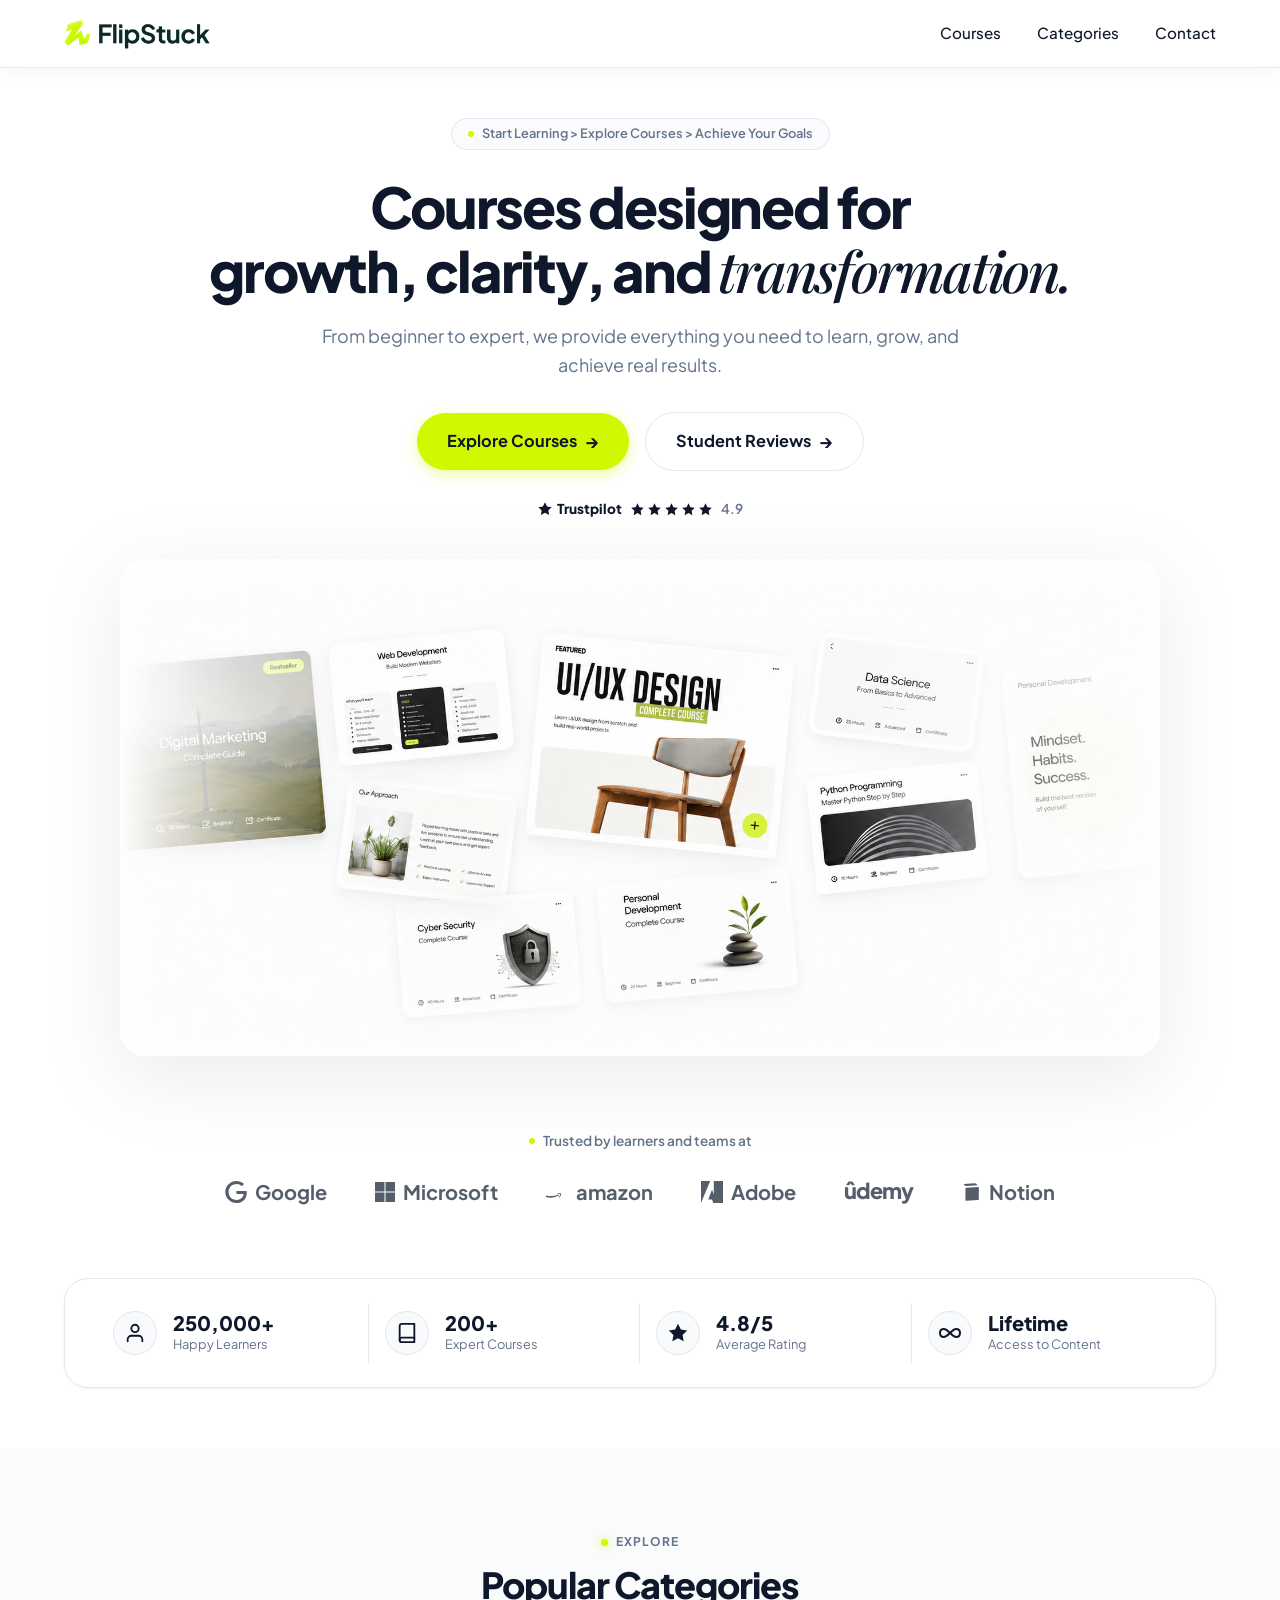
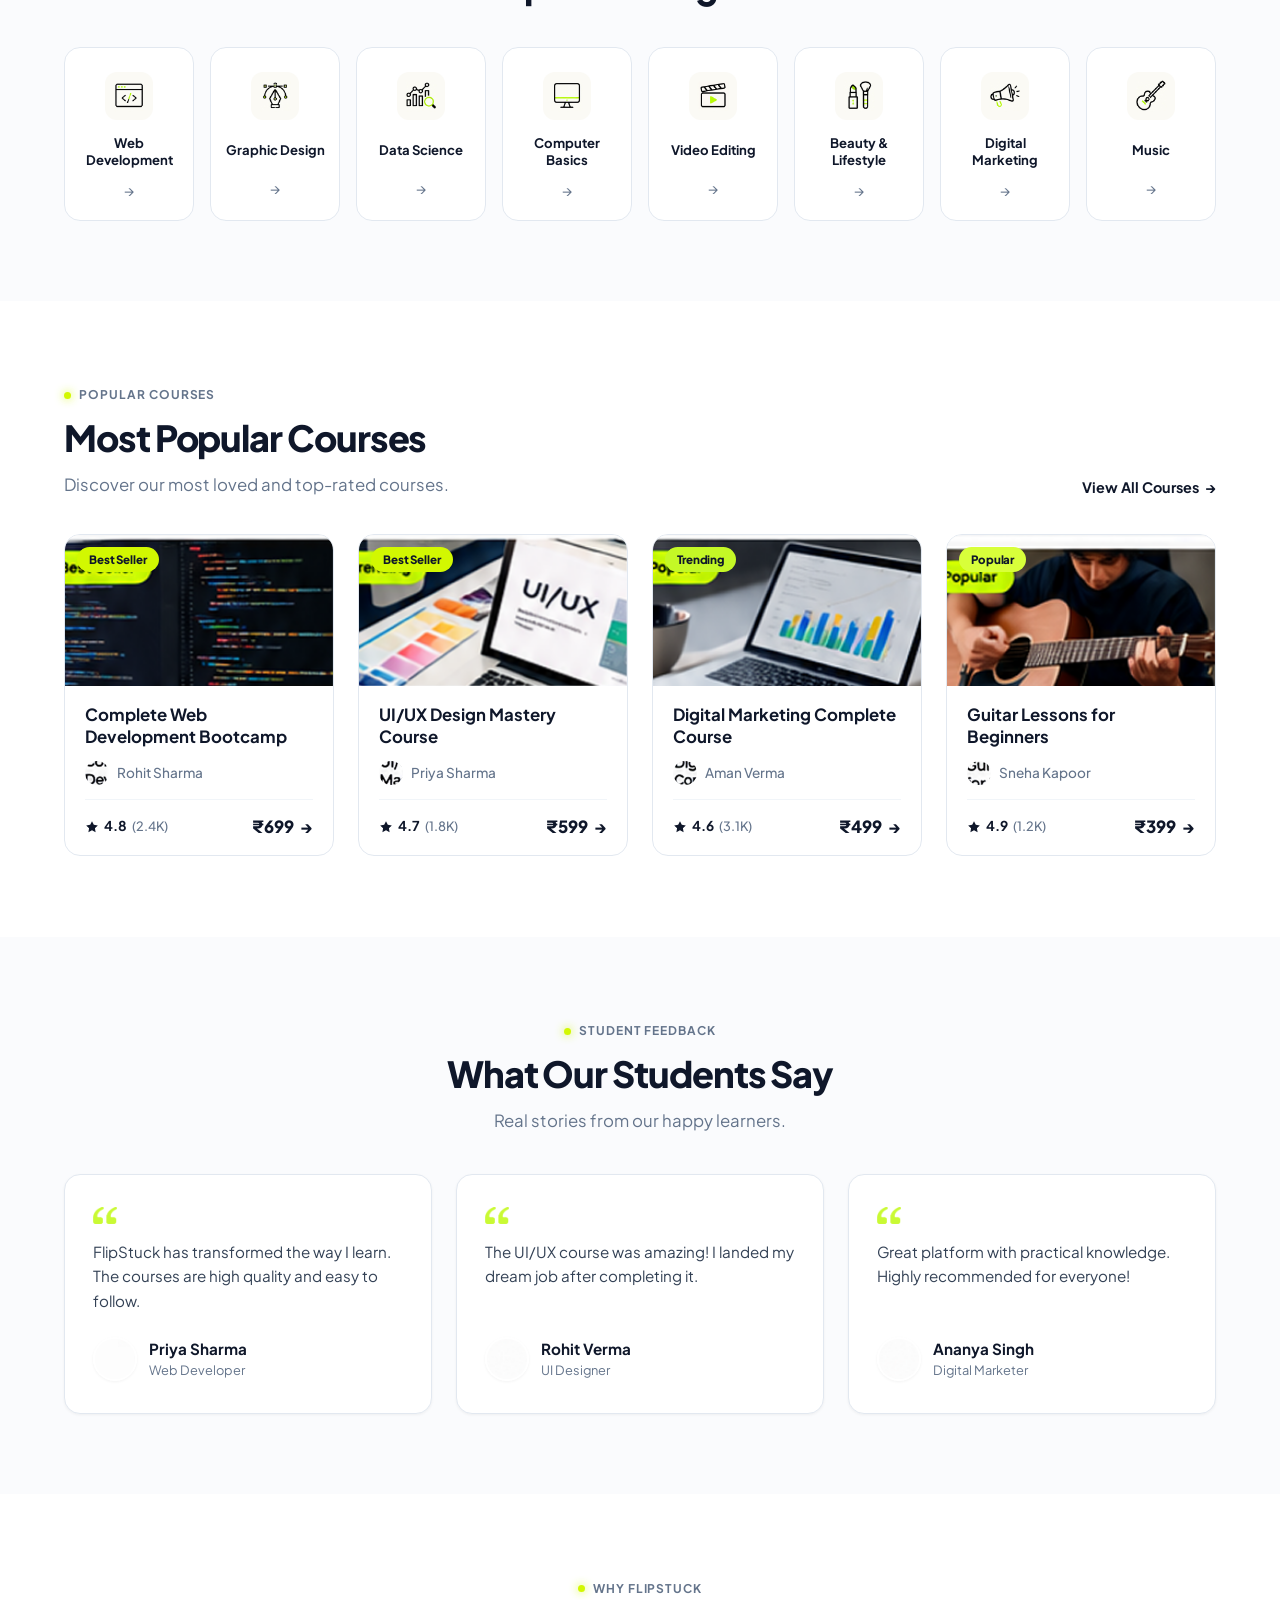
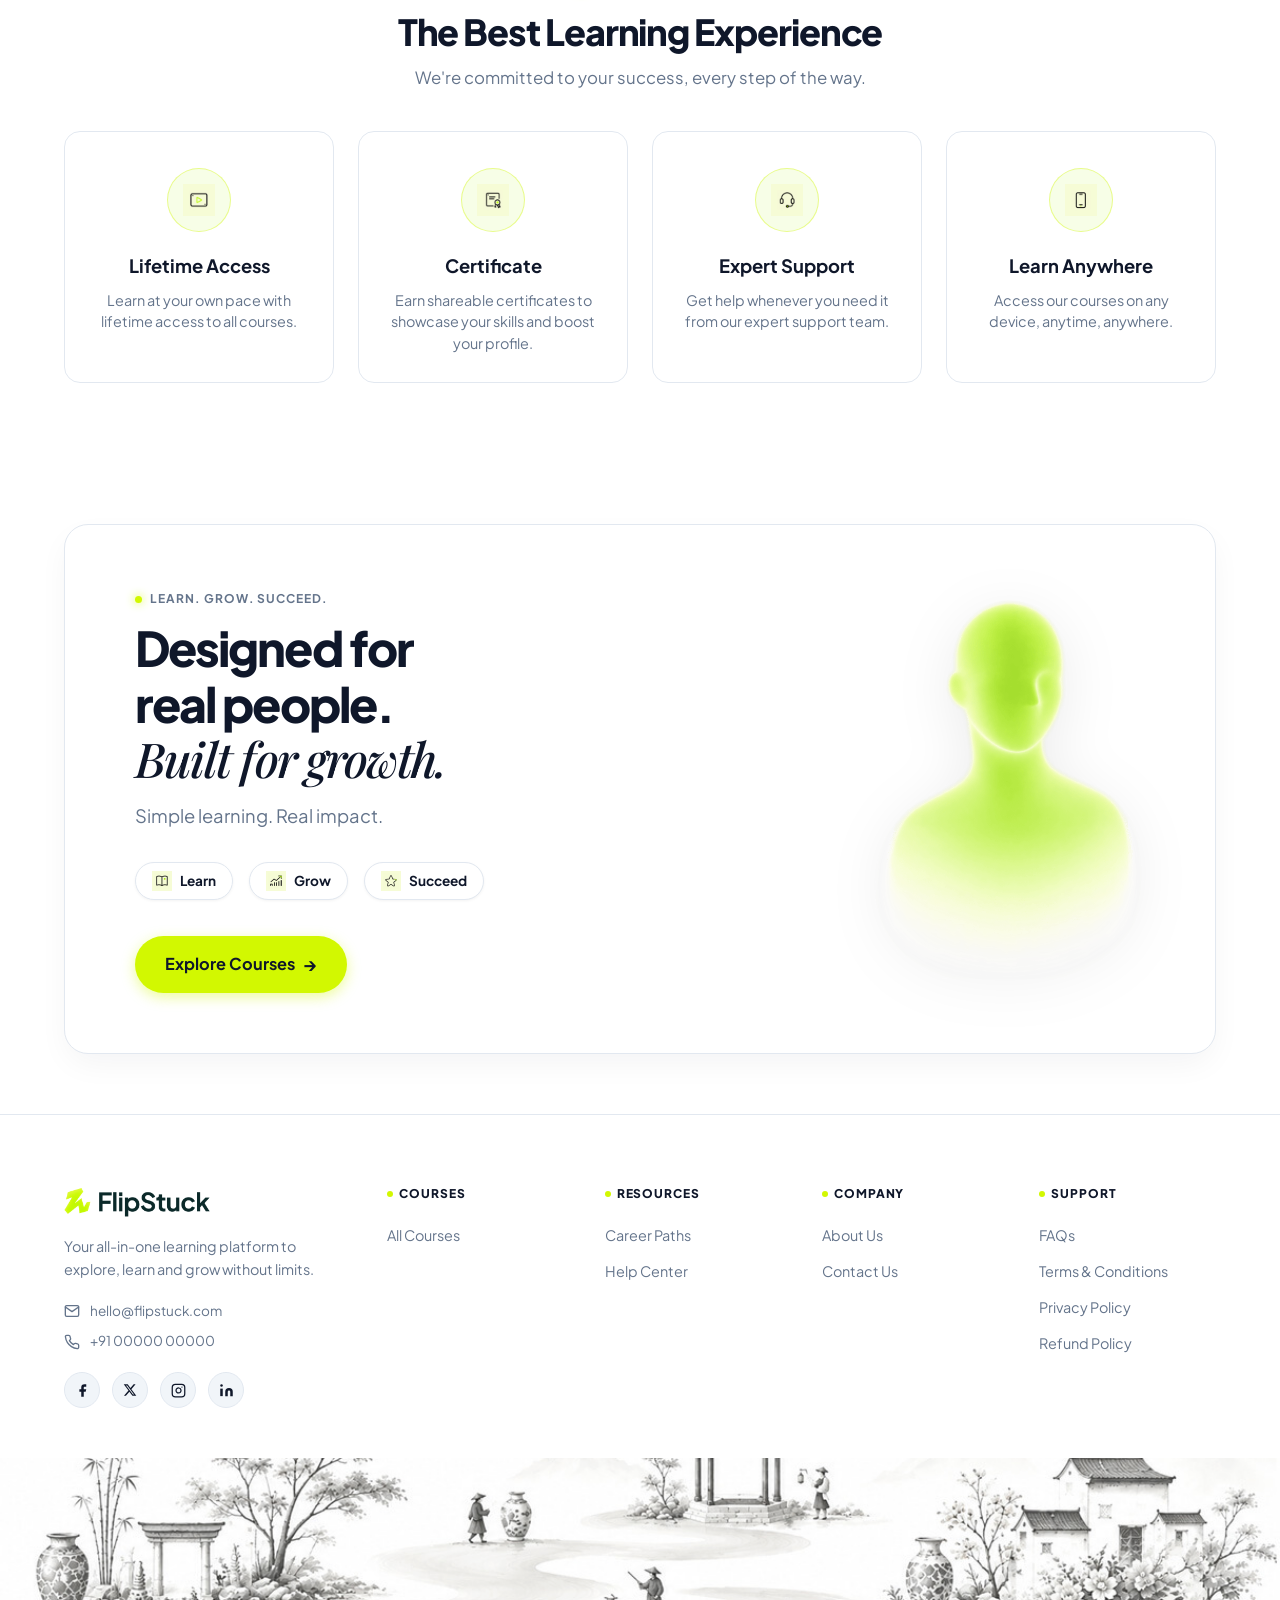
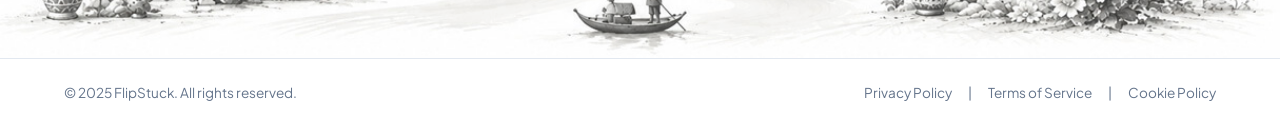
==== commit e2ea86c4: "fix(styles): remove green gradient ambient glow and discolored backdrops across all pages" ====
--- a/index.html
+++ b/index.html
@@ -8,13 +8,6 @@
   <link rel="stylesheet" href="css/styles.css">
 </head>
 <body>
-
-  <!-- Ambient Glows (Strictly Viewport-Clipped) -->
-  <div class="ambient-glows" aria-hidden="true">
-    <div class="glow-spot glow-spot-lime" style="top: 100px; left: -100px; width: 450px; height: 450px;"></div>
-    <div class="glow-spot glow-spot-lime" style="top: 600px; right: -150px; width: 500px; height: 500px;"></div>
-    <div class="glow-spot glow-spot-lime" style="top: 2200px; left: -100px; width: 450px; height: 450px;"></div>
-  </div>
 
   <!-- Header / Navigation -->
   <header class="header">
--- a/css/styles.css
+++ b/css/styles.css
@@ -9,7 +9,7 @@
 html {
   interpolate-size: allow-keywords;
   box-sizing: border-box;
-  overflow-x: hidden;
+  overflow-x: clip;
   width: 100%;
   max-width: 100vw;
   scroll-behavior: smooth;
@@ -59,6 +59,7 @@
   /* Polished smooth spring & ease transitions */
   --ease-smooth: cubic-bezier(0.2, 0.8, 0.2, 1);
   --ease-spring: cubic-bezier(0.34, 1.25, 0.64, 1);
+  --ease-bounce: cubic-bezier(0.34, 1.56, 0.64, 1);
   --transition-fast: 0.2s ease;
   --transition-normal: 0.3s var(--ease-smooth);
   --transition-slow: 0.45s var(--ease-smooth);
@@ -81,7 +82,7 @@
   min-height: 100vh;
   display: flex;
   flex-direction: column;
-  overflow-x: hidden;
+  overflow-x: clip;
   width: 100%;
   max-width: 100vw;
   position: relative;
@@ -119,29 +120,11 @@
   list-style: none;
 }
 
-/* Background Ambient Glow Wrapper (strictly clipped to viewport) */
-.ambient-glows {
-  position: absolute;
-  top: 0;
-  left: 0;
-  width: 100%;
-  height: 100%;
-  max-width: 100%;
-  overflow: hidden;
-  pointer-events: none;
-  z-index: 0;
-}
-
-.glow-spot {
-  position: absolute;
-  border-radius: 50%;
-  filter: blur(80px);
-  pointer-events: none;
-  opacity: 0.55;
-}
-
+/* Background Ambient Glow Wrapper - Removed green gradient effects */
+.ambient-glows,
+.glow-spot,
 .glow-spot-lime {
-  background: radial-gradient(circle, rgba(210, 248, 1, 0.4) 0%, rgba(210, 248, 1, 0) 70%);
+  display: none !important;
 }
 
 /* Vector Glyph Helpers */
@@ -317,22 +300,27 @@
   transform: translateX(4px);
 }
 
-/* --- Header / Navigation --- */
+/* --- Header / Navigation (Smooth Sticky Glassmorphism) --- */
 .header {
+  position: -webkit-sticky;
   position: sticky;
   top: 0;
-  z-index: 100;
-  background-color: rgba(255, 255, 255, 0.94);
-  backdrop-filter: blur(14px);
-  -webkit-backdrop-filter: blur(14px);
-  border-bottom: 1px solid rgba(226, 232, 240, 0.7);
+  z-index: 1000;
+  background-color: rgba(255, 255, 255, 0.95);
+  backdrop-filter: blur(16px);
+  -webkit-backdrop-filter: blur(16px);
+  border-bottom: 1px solid rgba(226, 232, 240, 0.85);
+  box-shadow: 0 4px 20px -2px rgba(15, 23, 42, 0.05);
   padding: 16px 0;
+  transform: translateZ(0);
+  transition: padding var(--transition-fast), background-color var(--transition-fast), box-shadow var(--transition-normal);
 }
 
 .nav-container {
   display: flex;
   align-items: center;
   justify-content: space-between;
+  position: relative;
 }
 
 .logo-link {
@@ -1075,7 +1063,7 @@
 
 /* --- Designed for real people. Built for growth banner --- */
 .banner-growth {
-  background: linear-gradient(135deg, #ffffff 0%, #f9fdf2 100%);
+  background: #ffffff;
   border: 1px solid var(--color-border);
   border-radius: var(--radius-xl);
   padding: 60px 70px;
@@ -1160,7 +1148,7 @@
   width: 100%;
   max-height: 380px;
   object-fit: contain;
-  filter: drop-shadow(0 0 40px rgba(210, 248, 1, 0.45));
+  filter: drop-shadow(0 12px 28px rgba(0, 0, 0, 0.08));
   transition: transform var(--transition-slow);
 }
 
@@ -2033,6 +2021,7 @@
   width: 100%;
   overflow-x: auto;
   -webkit-overflow-scrolling: touch;
+  scrollbar-width: thin;
 }
 
 .comparison-table {
@@ -2068,6 +2057,17 @@
 
 .comparison-table tr:hover td.col-highlight {
   background-color: #f8fcdb;
+}
+
+/* Standardized Monochrome & Lime Vector Iconography */
+.svg-icon-lime {
+  stroke: var(--color-primary);
+}
+.svg-icon-dark {
+  stroke: var(--color-text-main);
+}
+.svg-icon-muted {
+  stroke: var(--color-text-muted);
 }
 
 .check-glyph {
@@ -2160,9 +2160,18 @@
    ========================================================================== */
 
 .checkout-header {
-  border-bottom: 1px solid var(--color-border);
+  position: -webkit-sticky;
+  position: sticky;
+  top: 0;
+  z-index: 1000;
+  background-color: rgba(255, 255, 255, 0.95);
+  backdrop-filter: blur(16px);
+  -webkit-backdrop-filter: blur(16px);
+  border-bottom: 1px solid rgba(226, 232, 240, 0.85);
+  box-shadow: 0 4px 20px -2px rgba(15, 23, 42, 0.05);
   padding: 16px 0;
-  background-color: #ffffff;
+  transform: translateZ(0);
+  transition: padding var(--transition-fast), background-color var(--transition-fast), box-shadow var(--transition-normal);
 }
 
 .checkout-header-inner {
@@ -2673,6 +2682,8 @@
   .nav-toggle-label {
     display: flex;
     margin-left: auto;
+    -webkit-tap-highlight-color: transparent;
+    user-select: none;
   }
 
   .nav-toggle-label span {
